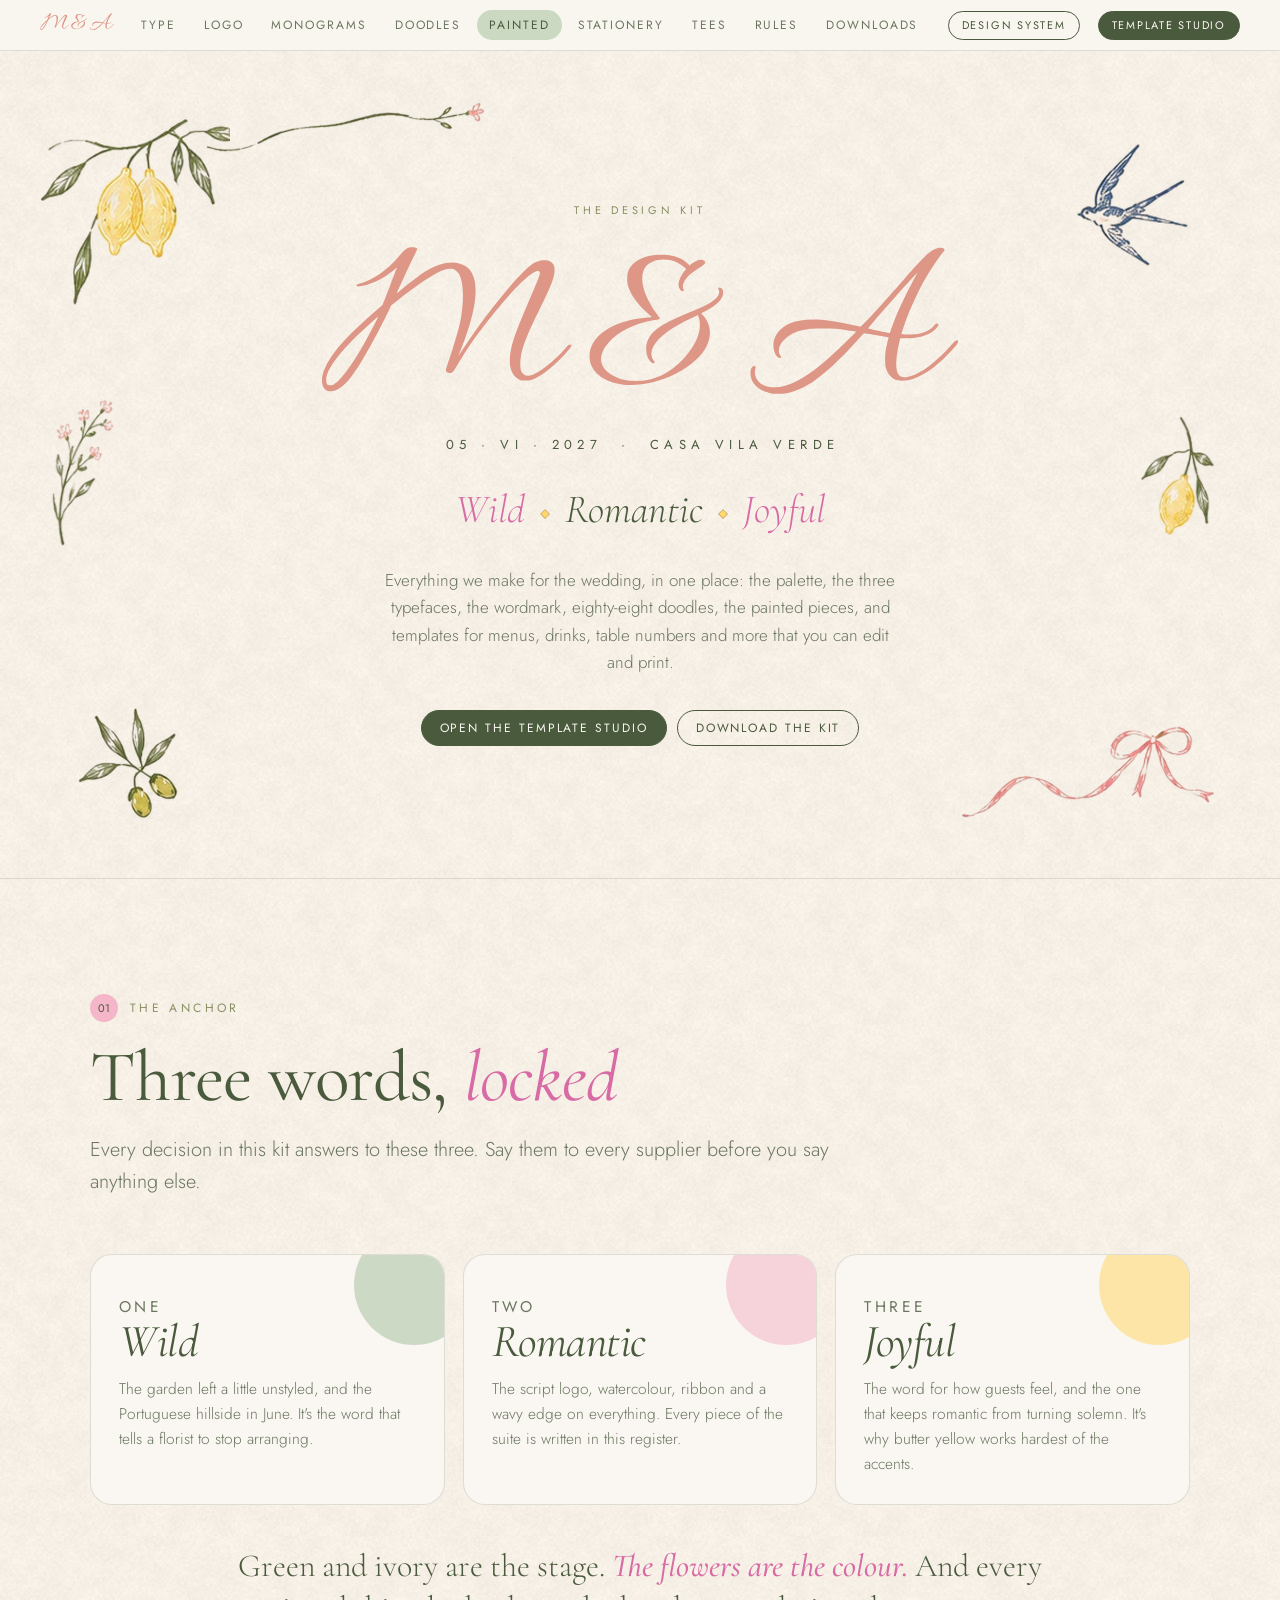
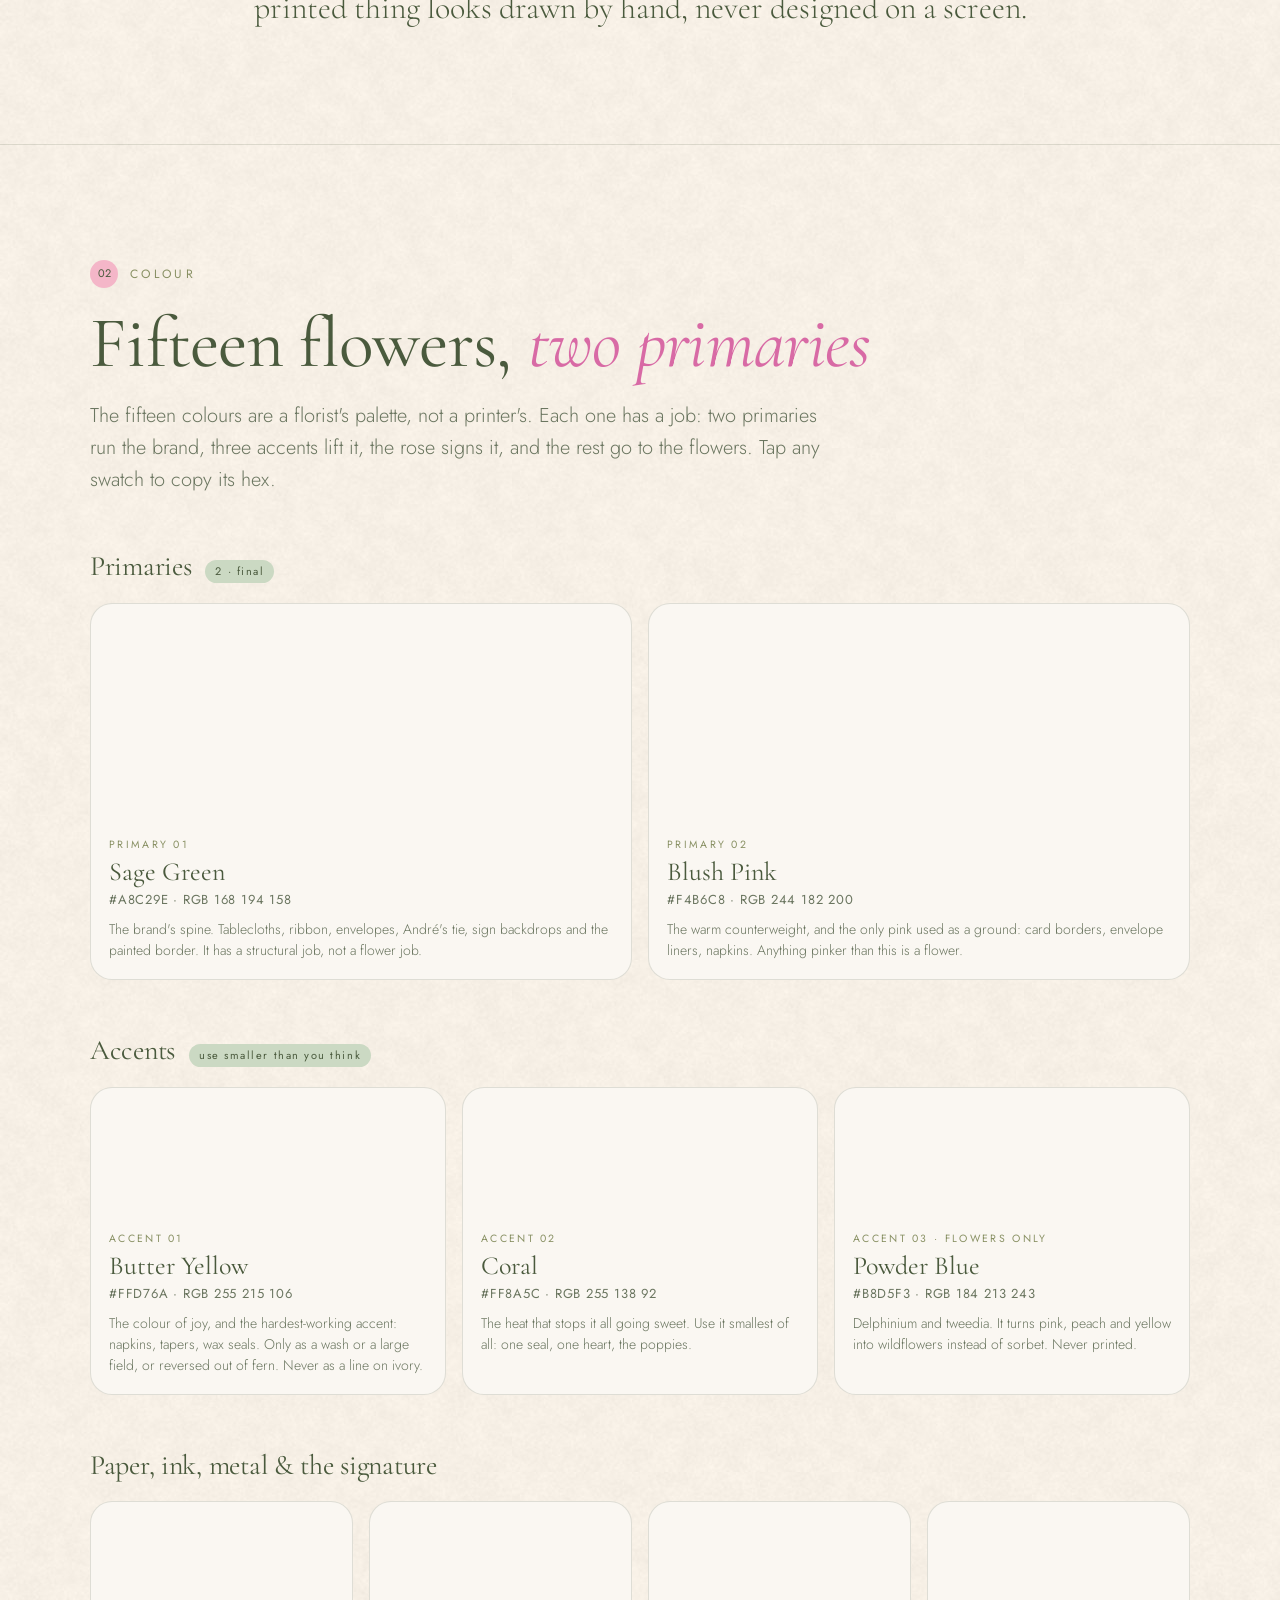
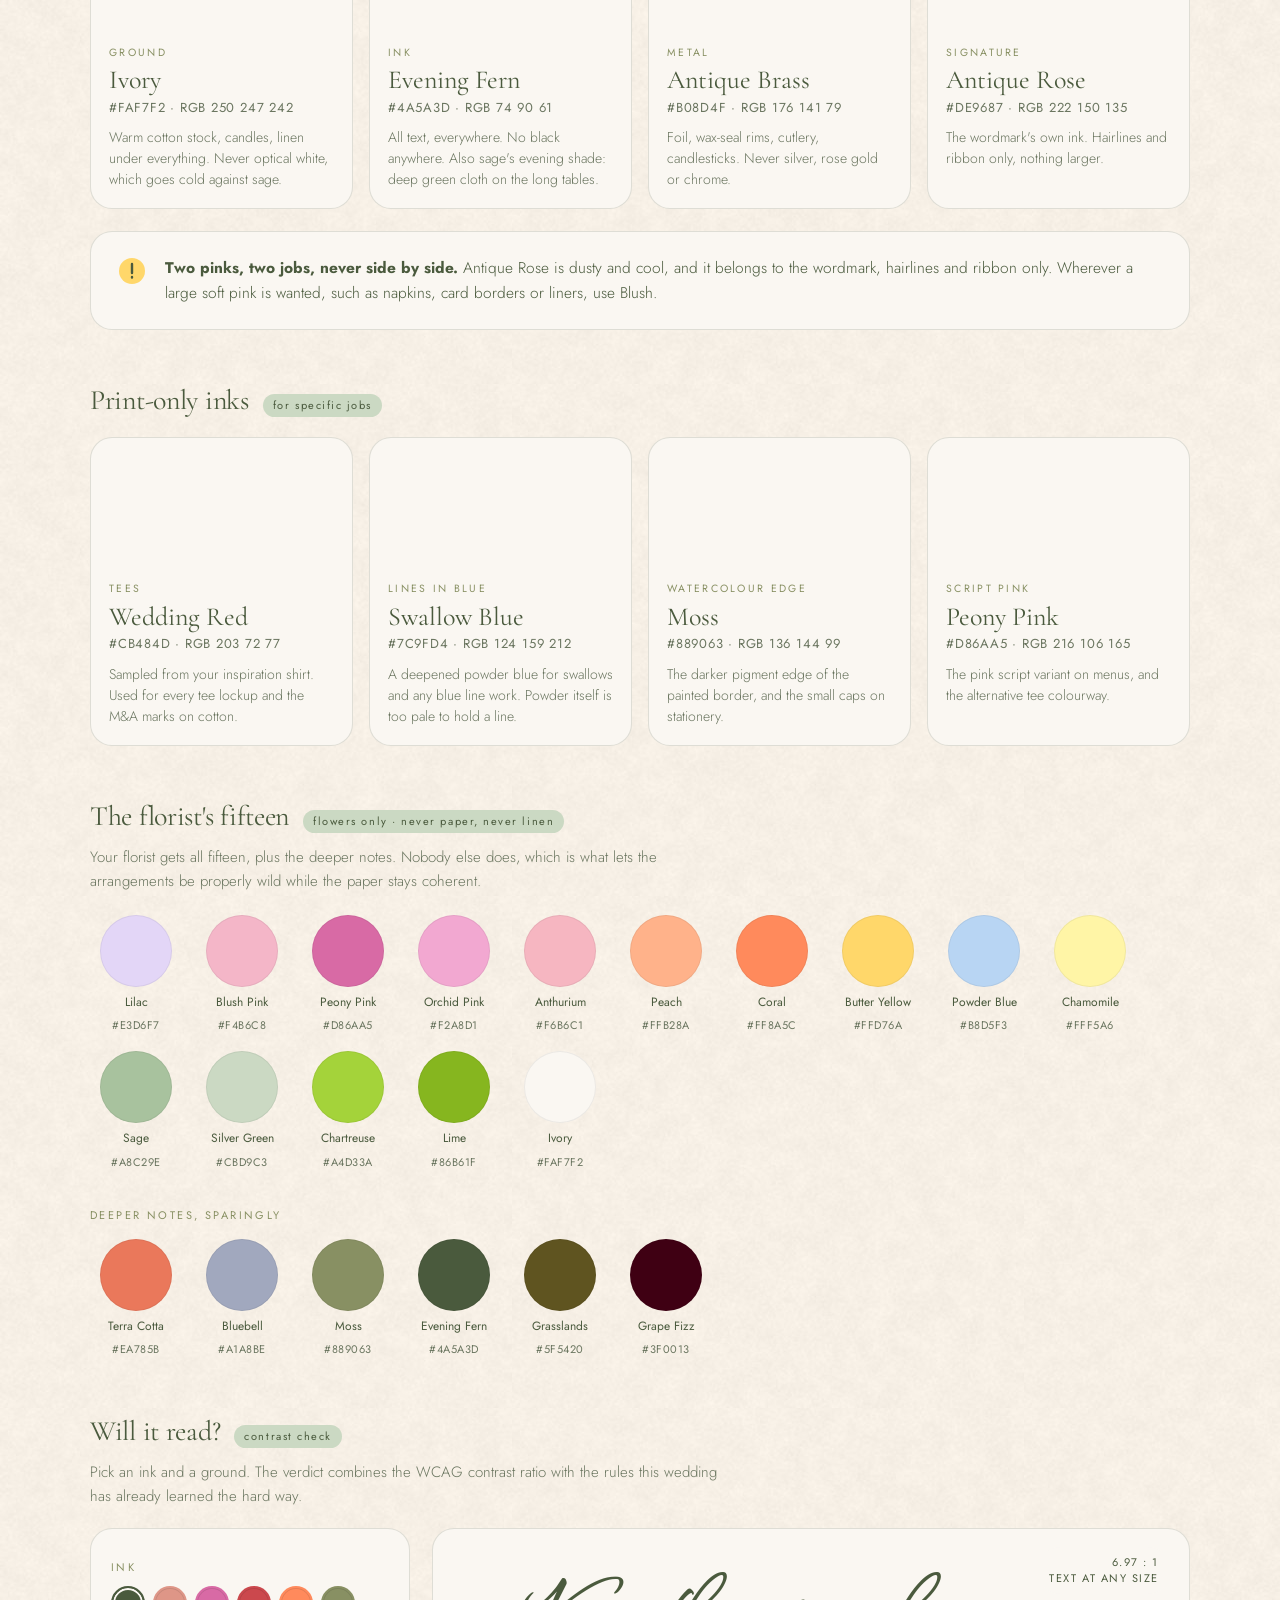
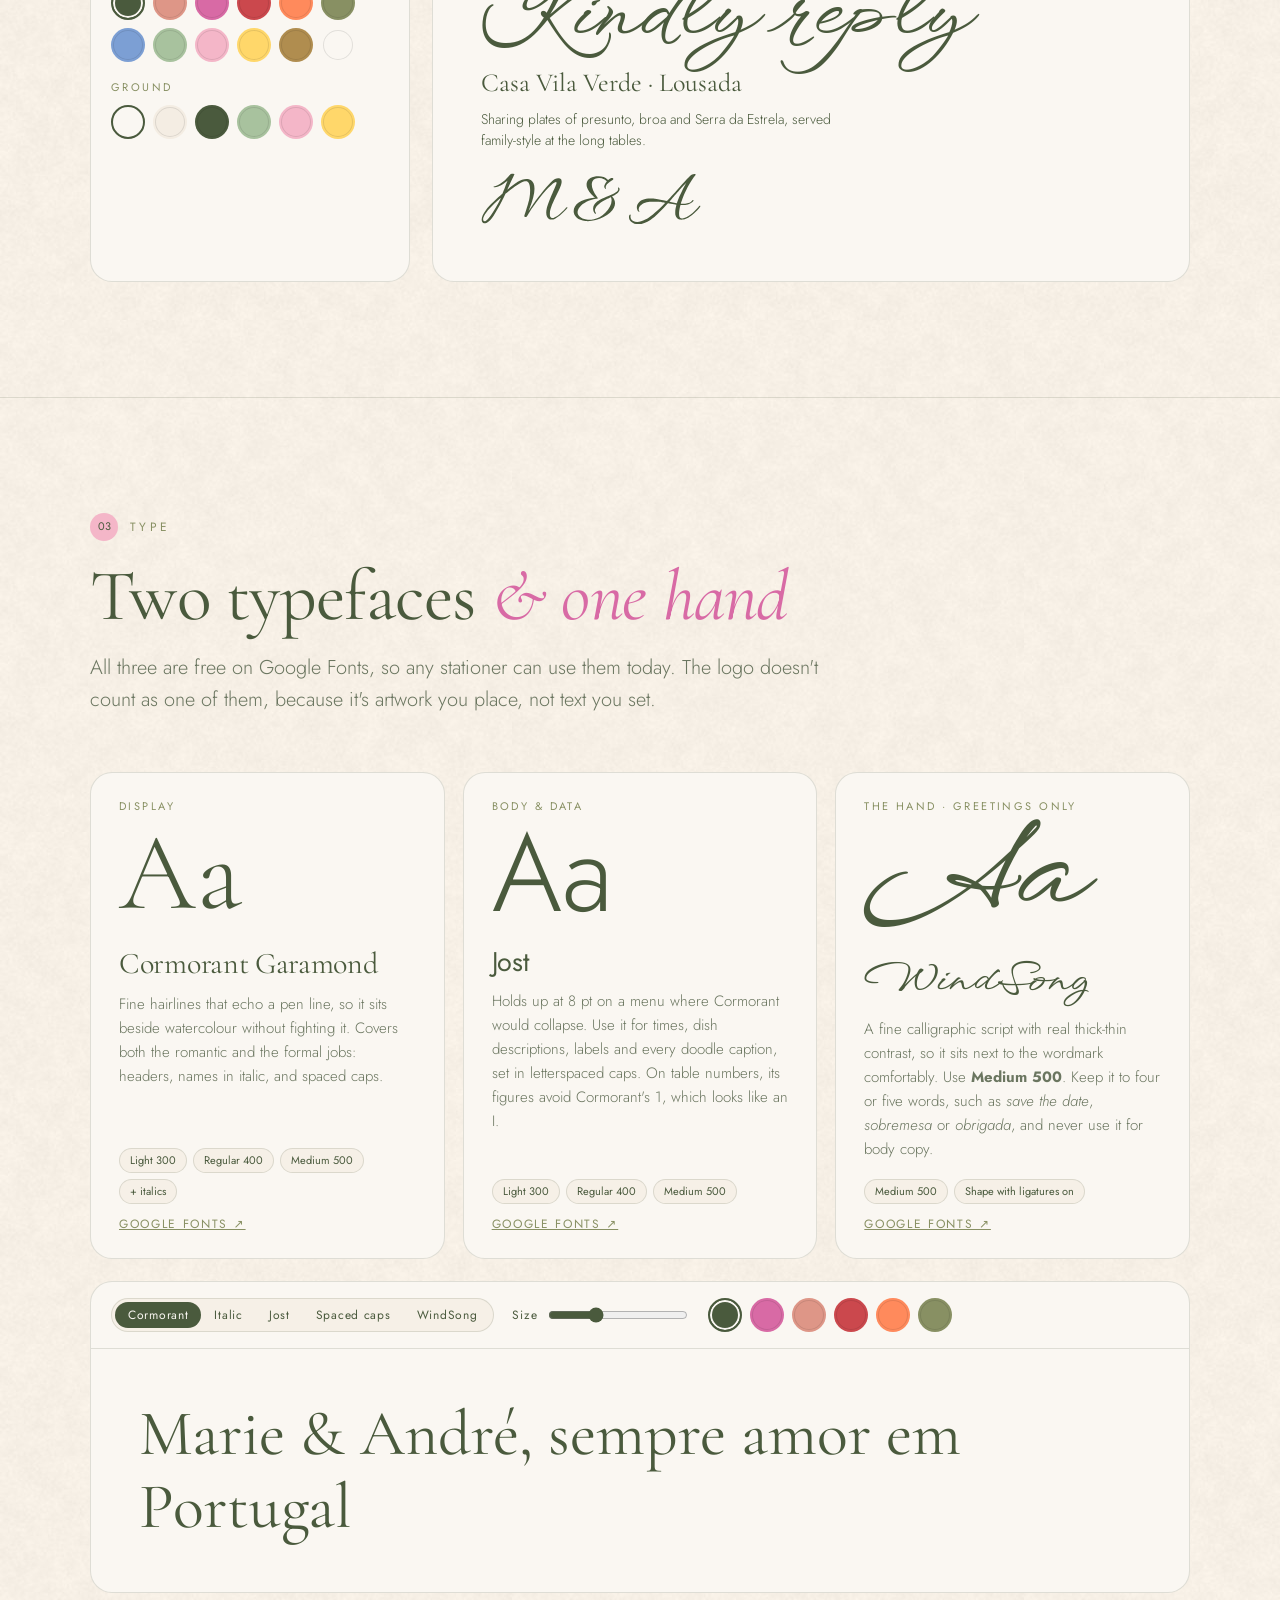
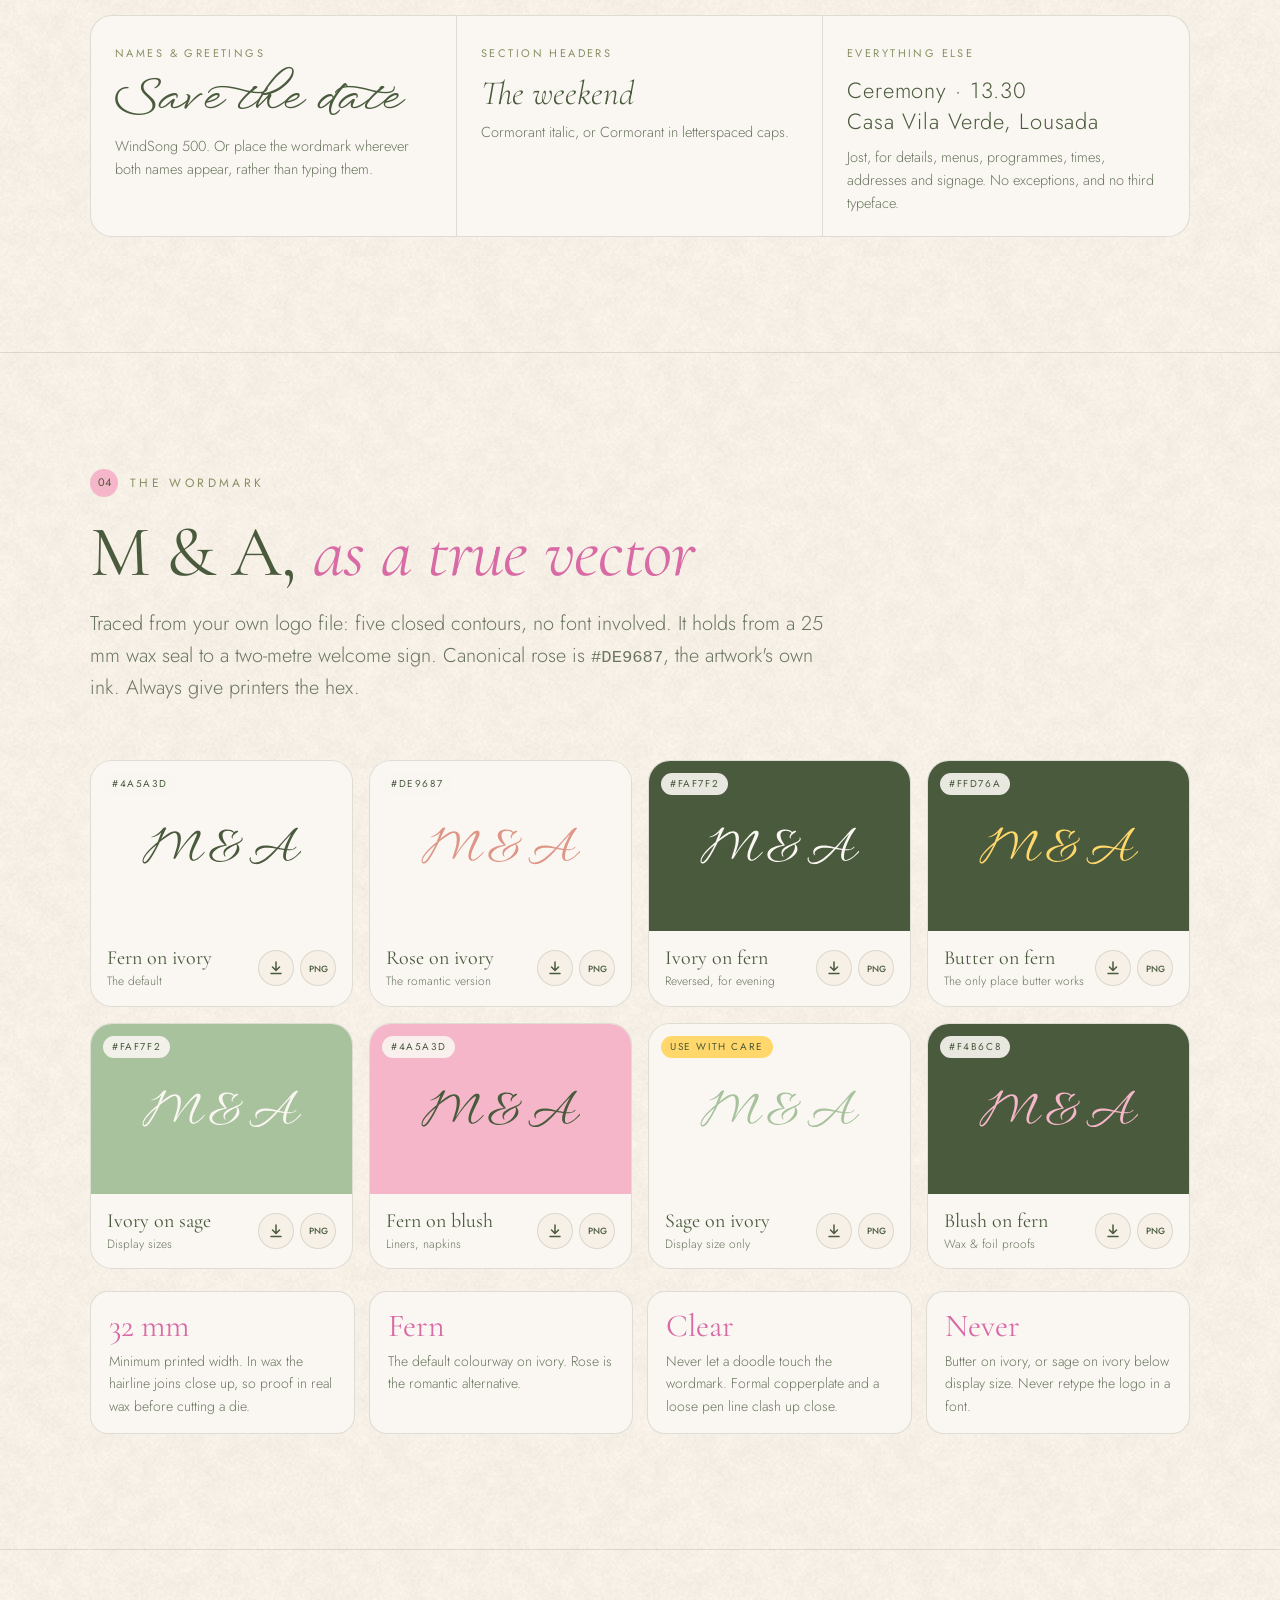
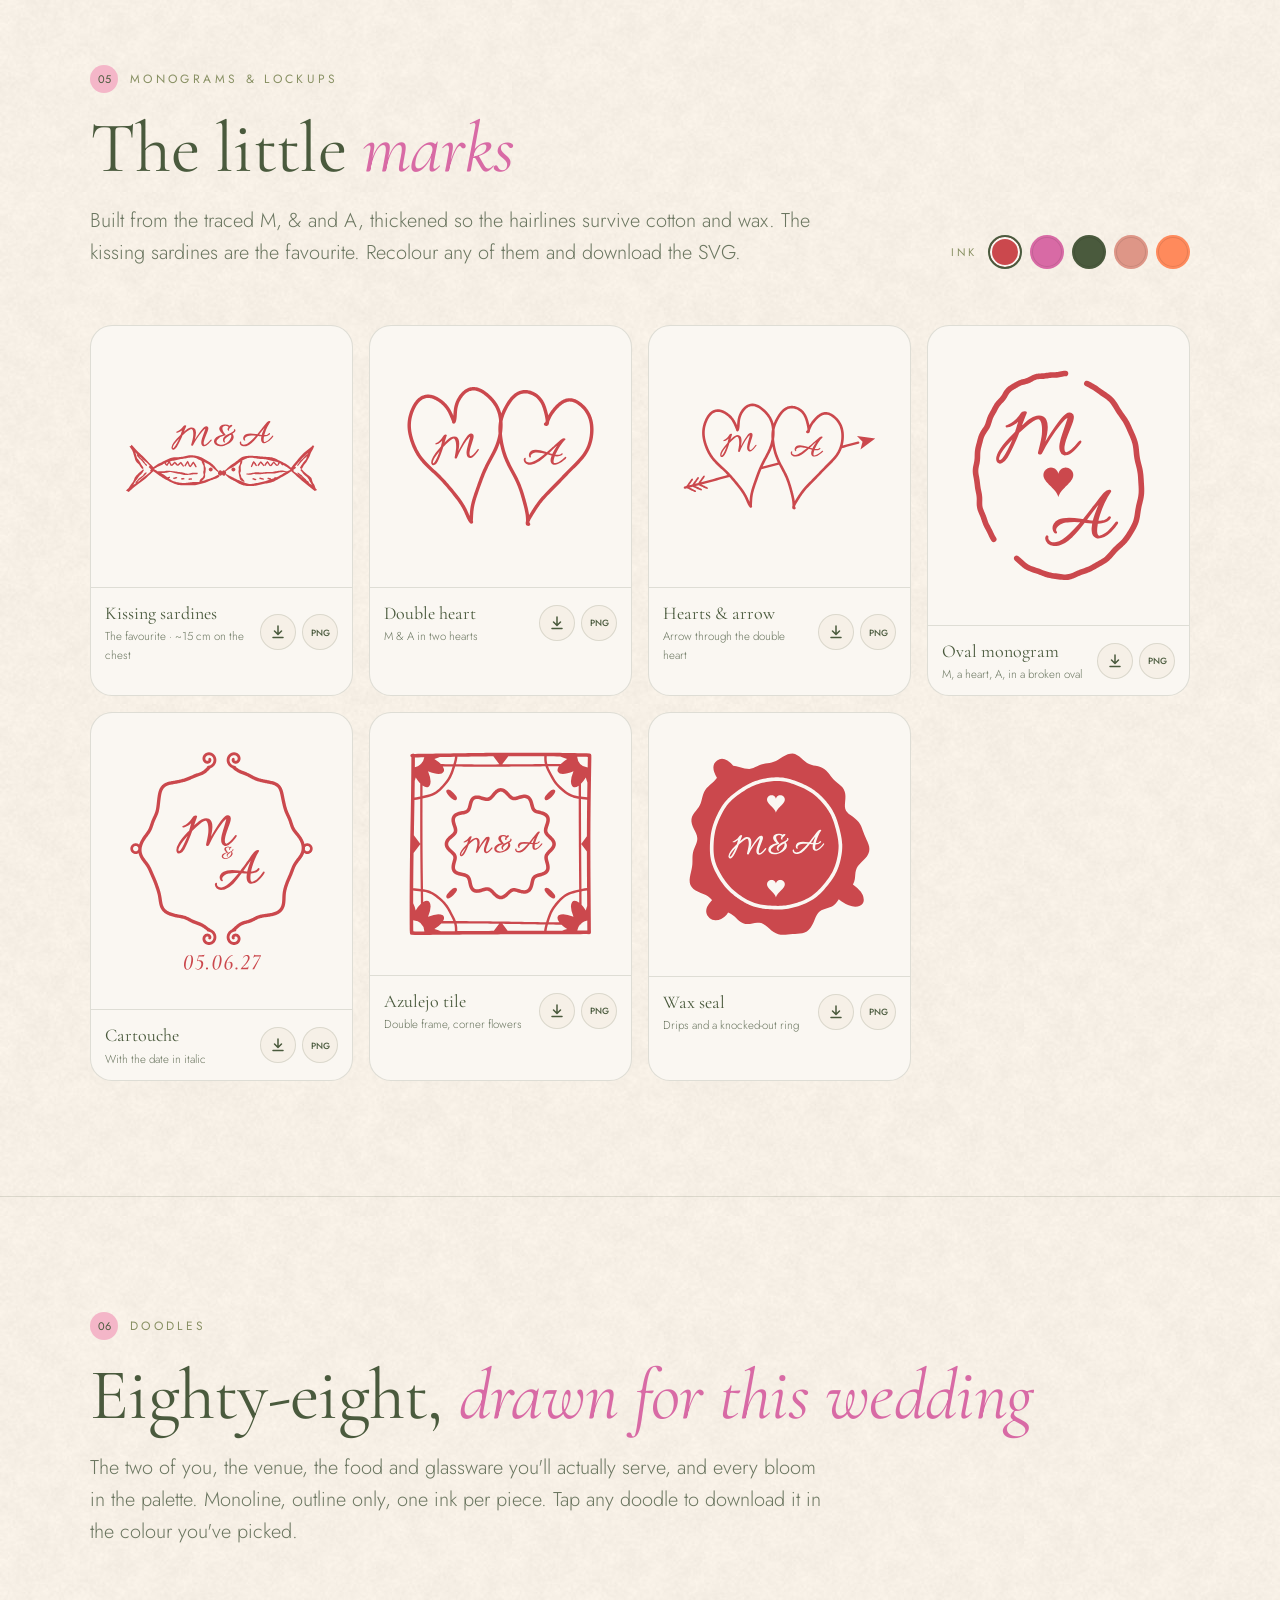
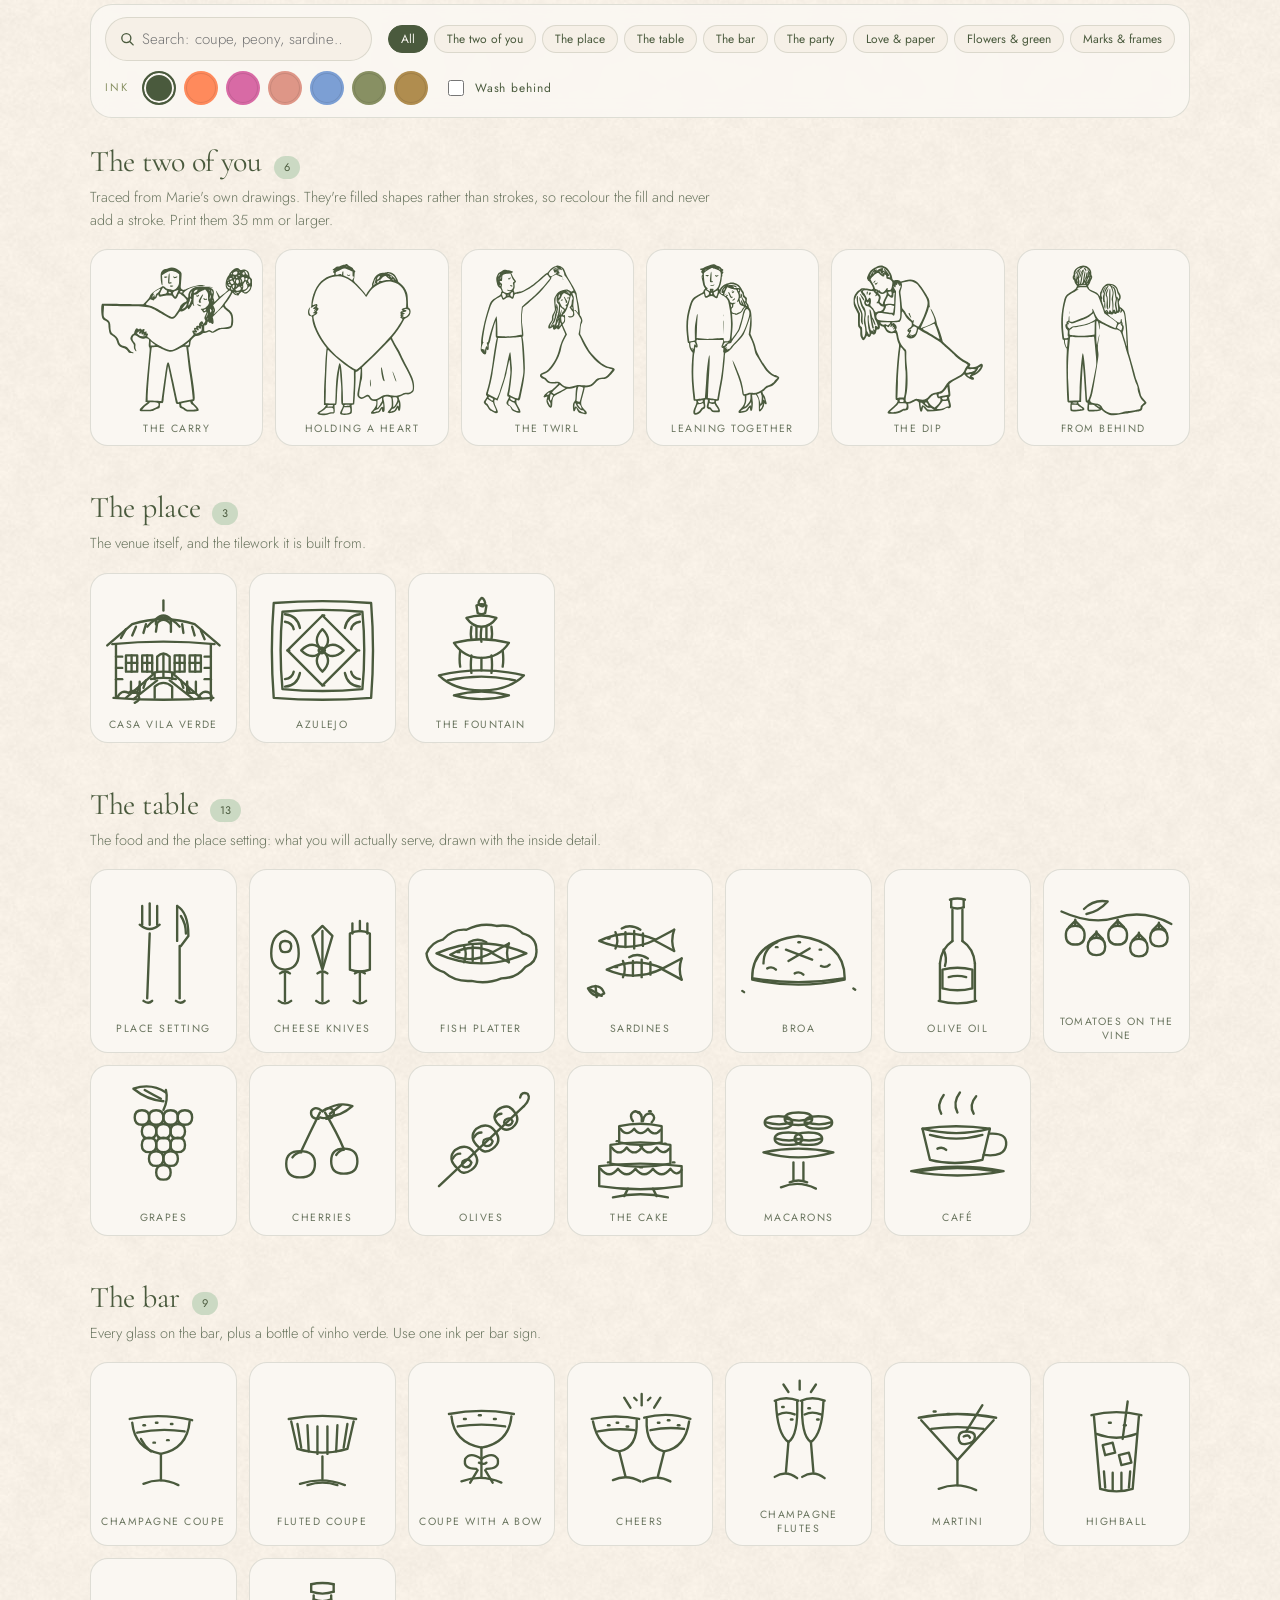
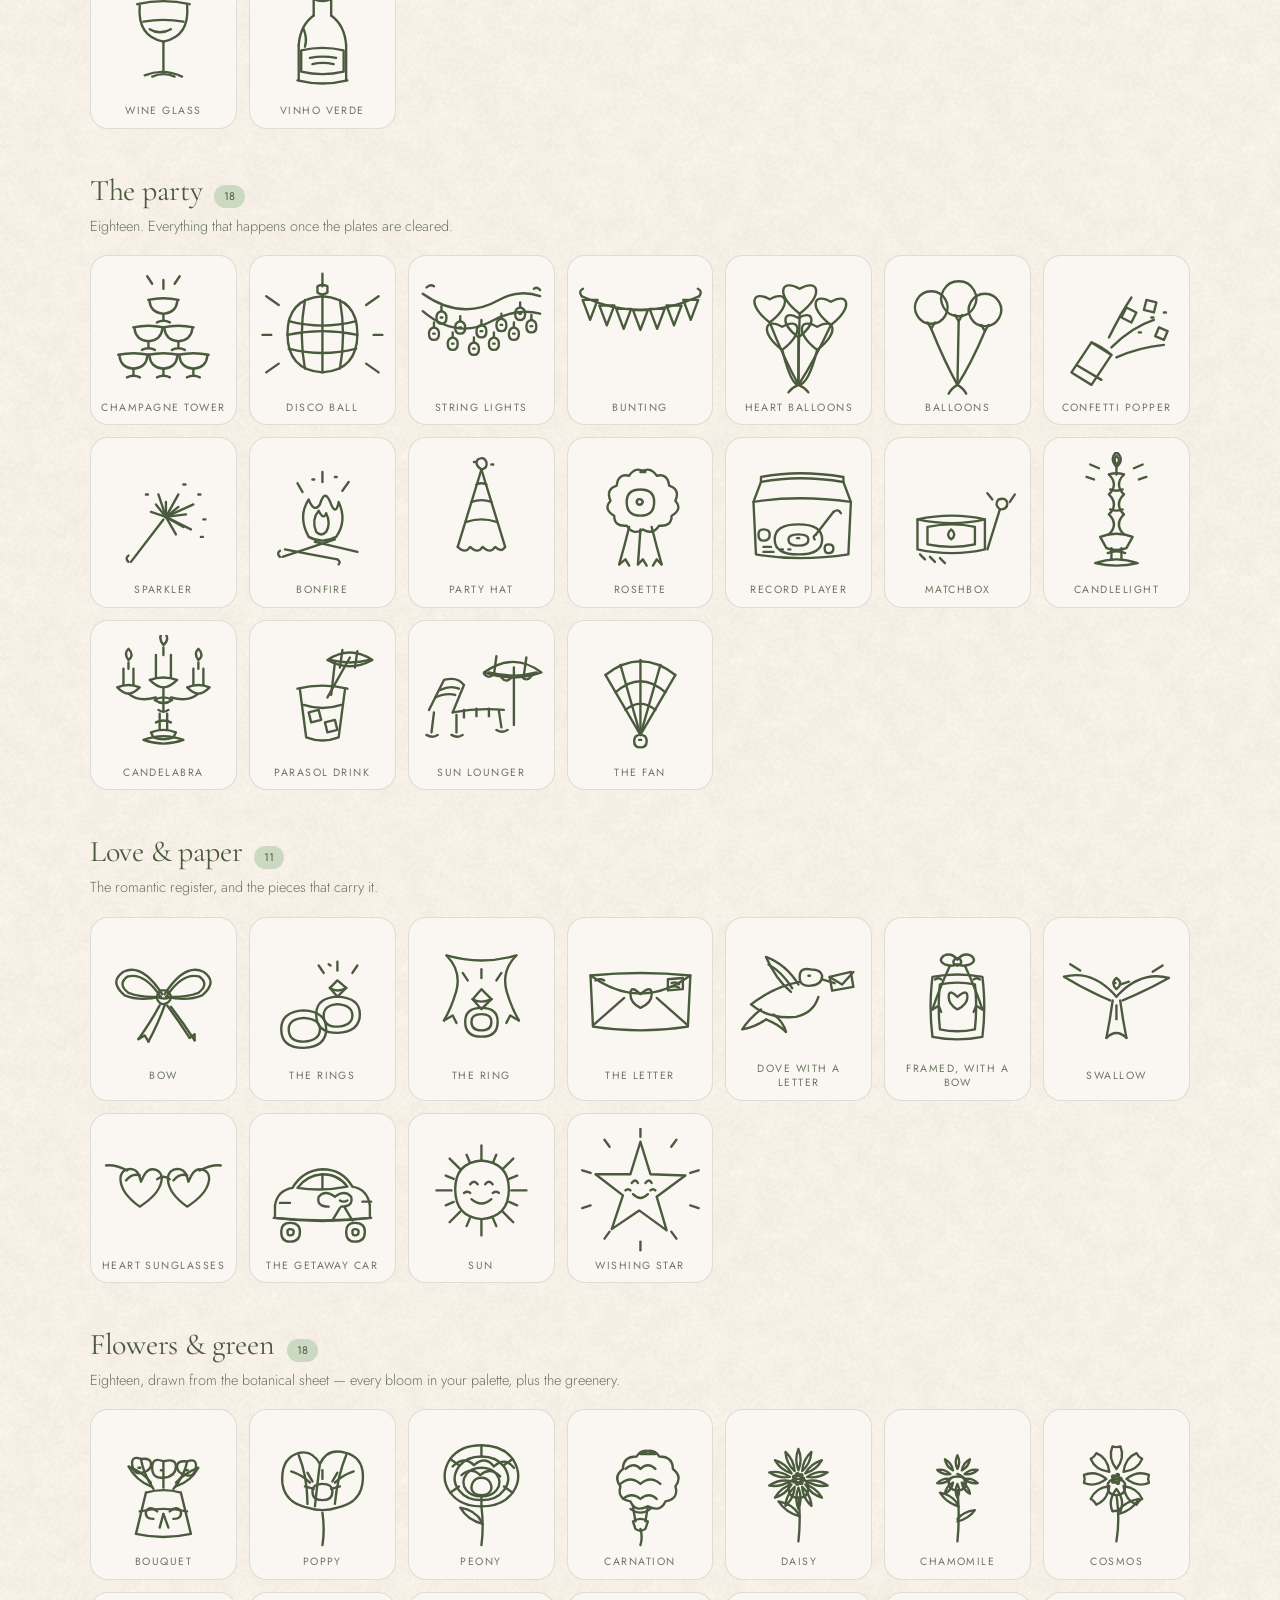
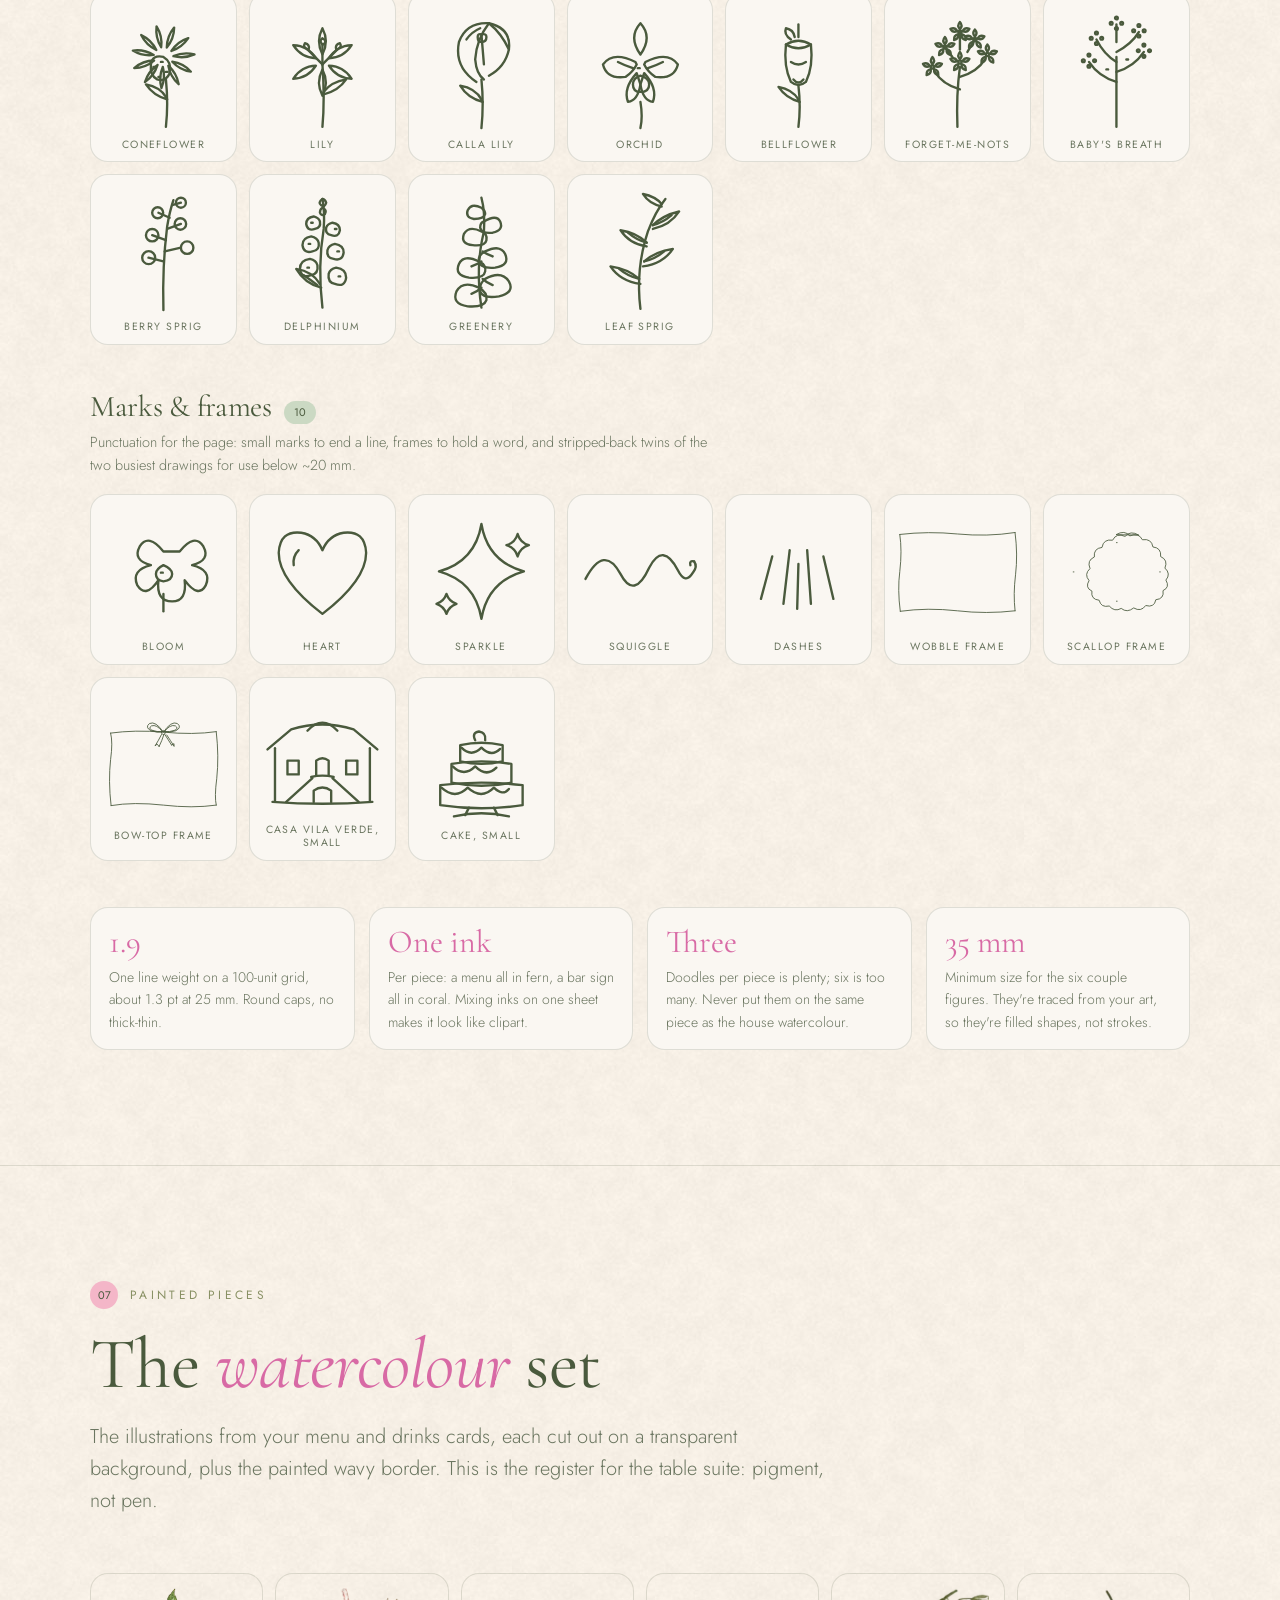
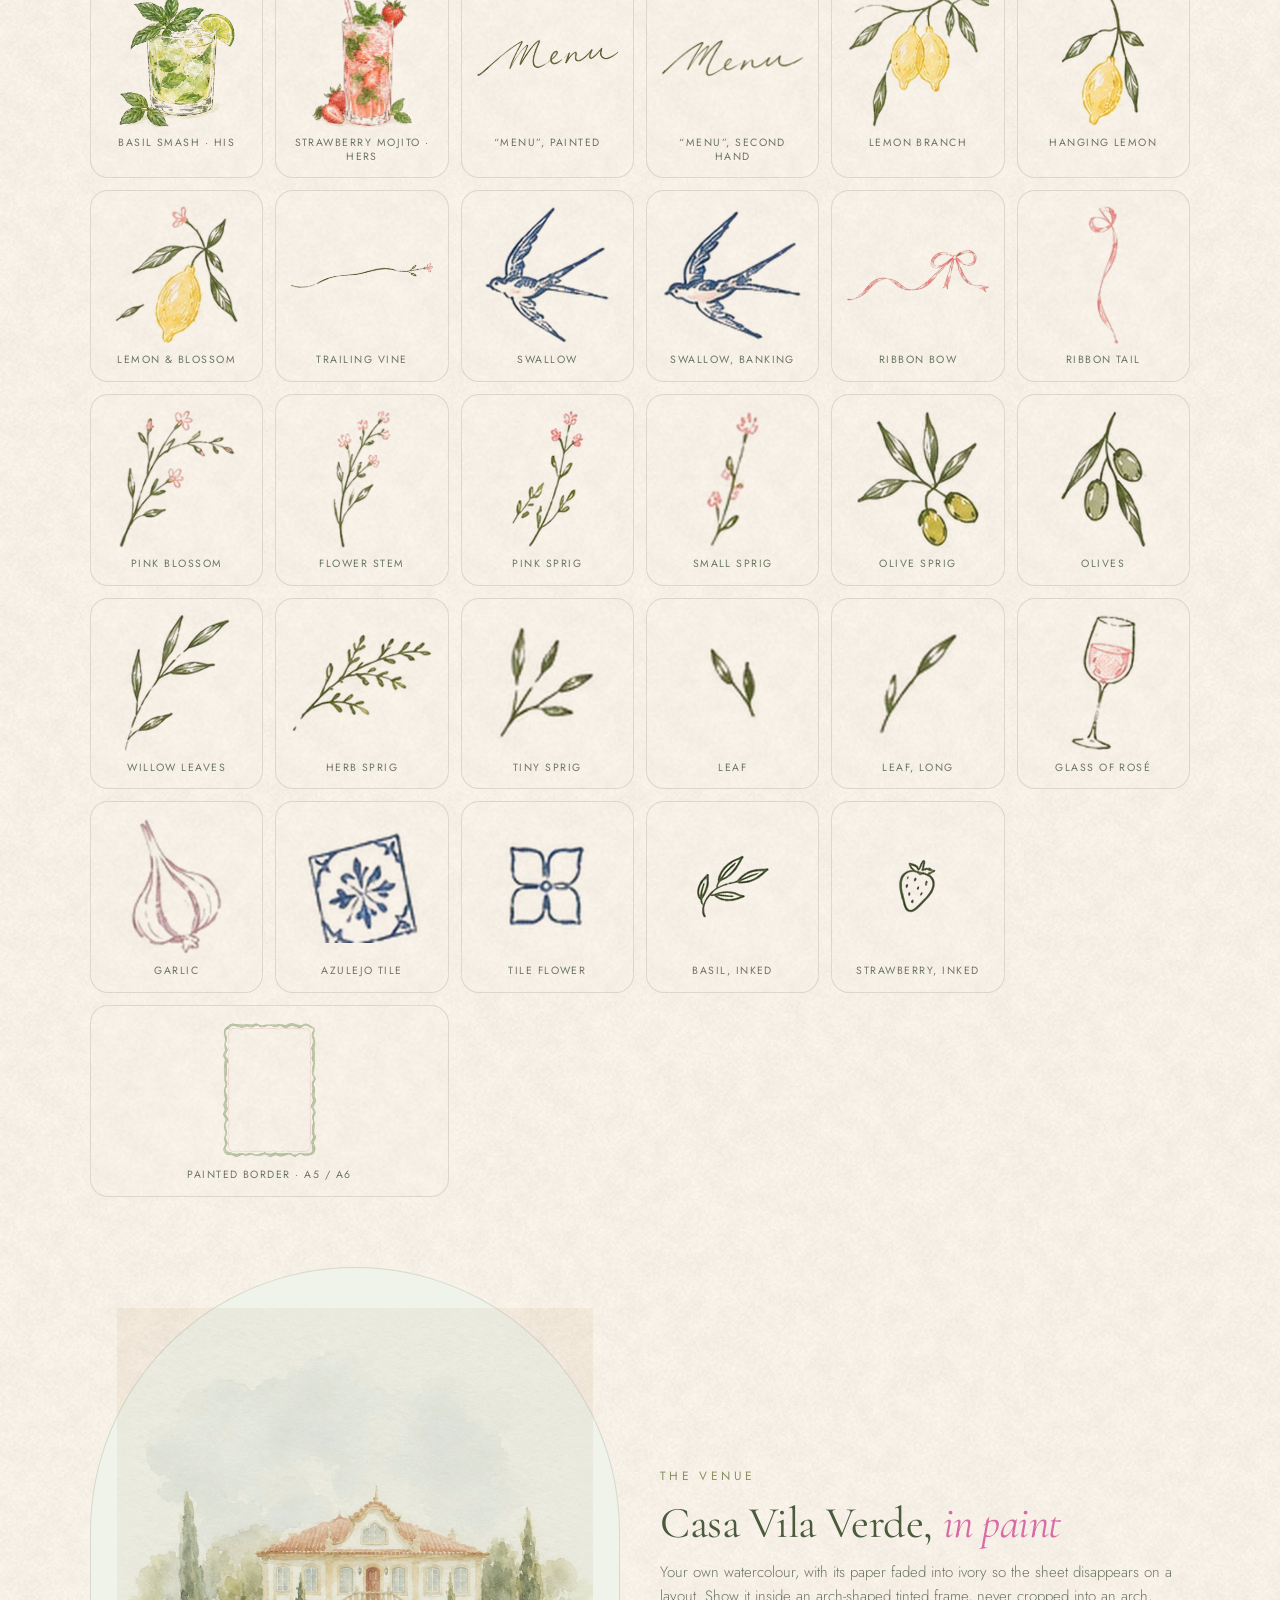
==== kit.html @ b701c298 "Marie's Dream Wedding: design system, brand kit and template studio Static site for Vercel: interact" ====
<!doctype html>
<html lang="en">
<head>
<meta charset="utf-8">
<meta name="viewport" content="width=device-width,initial-scale=1">
<title>Brand Kit · Marie’s Dream Wedding</title>
<meta name="description" content="The design kit for Marie &amp; André's wedding, 5 June 2027, Casa Vila Verde. Colour, type, logos, doodles, painted illustrations and editable stationery templates.">
<meta name="theme-color" content="#FAF7F2">
<link rel="icon" href="assets/favicon.svg" type="image/svg+xml">
<link rel="preconnect" href="https://fonts.googleapis.com">
<link rel="preconnect" href="https://fonts.gstatic.com" crossorigin>
<link rel="stylesheet" href="https://fonts.googleapis.com/css2?family=Cormorant+Garamond:ital,wght@0,300;0,400;0,500;0,600;0,700;1,300;1,400;1,500;1,600&family=Jost:wght@300;400;500&family=WindSong:wght@400;500&display=swap">
<link rel="stylesheet" href="assets/kit.css">
</head>
<body>

<header class="bar">
  <a href="index.html" aria-label="Marie’s Dream Wedding home"><span class="mk" data-logo></span></a>
  <nav id="nav">
    <a href="#anchor">Anchor</a><a href="#colour">Colour</a><a href="#type">Type</a><a href="#logo">Logo</a>
    <a href="#monograms">Monograms</a><a href="#doodles">Doodles</a><a href="#painted">Painted</a>
    <a href="#stationery">Stationery</a><a href="#tees">Tees</a><a href="#rules">Rules</a><a href="#downloads">Downloads</a>
  </nav>
  <a class="pill small ghost" href="index.html">Design system</a> <a class="pill small" href="studio.html">Template studio</a>
</header>

<!-- ===================== HERO ===================== -->
<div class="hero" id="top">
  <img class="sp" src="assets/painted/lemon-branch.png" alt="" style="left:3%;top:8%;width:clamp(110px,15vw,210px)">
  <img class="sp hide-s" src="assets/painted/vine-flower.png" alt="" style="left:16%;top:6%;width:clamp(160px,22vw,320px)">
  <img class="sp" src="assets/painted/swallow.png" alt="" style="right:7%;top:11%;width:clamp(70px,9vw,120px)">
  <img class="sp hide-s" src="assets/painted/pink-flower-stem.png" alt="" style="left:4%;top:42%;width:clamp(44px,5vw,70px)">
  <img class="sp hide-s" src="assets/painted/lemon-drop.png" alt="" style="right:5%;top:44%;width:clamp(56px,6vw,90px)">
  <img class="sp" src="assets/painted/olive-sprig.png" alt="" style="left:6%;bottom:7%;width:clamp(70px,8vw,110px)">
  <img class="sp" src="assets/painted/ribbon-bow.png" alt="" style="right:5%;bottom:7%;width:clamp(150px,20vw,280px)">
  <div class="wrap">
    <p class="caps" style="margin:0 0 28px;letter-spacing:.34em">The design kit</p>
    <div class="wm" data-logo role="img" aria-label="M &amp; A"></div>
    <p class="date">05 · VI · 2027 &nbsp;·&nbsp; Casa Vila Verde</p>
    <p class="anchor"><span>Wild</span><i>◆</i>Romantic<i>◆</i><span>Joyful</span></p>
    <p class="intro">Everything we make for the wedding, in one place: the palette, the three typefaces, the wordmark, eighty-eight doodles, the painted pieces, and templates for menus, drinks, table numbers and more that you can edit and print.</p>
    <div class="cta"><a class="pill" href="studio.html">Open the template studio</a><a class="pill ghost" href="#downloads">Download the kit</a></div>
  </div>
</div>

<!-- ===================== ANCHOR ===================== -->
<section id="anchor"><div class="wrap">
  <div class="head reveal"><div><p class="eyebrow"><b>01</b>The anchor</p><h2>Three words, <em>locked</em></h2>
    <p class="lede">Every decision in this kit answers to these three. Say them to every supplier before you say anything else.</p></div></div>
  <div class="words">
    <div class="word reveal"><i class="blob" style="background:var(--sage)"></i><p class="caps">One</p><h3>Wild</h3><p>The garden left a little unstyled, and the Portuguese hillside in June. It's the word that tells a florist to stop arranging.</p></div>
    <div class="word reveal"><i class="blob" style="background:var(--blush)"></i><p class="caps">Two</p><h3>Romantic</h3><p>The script logo, watercolour, ribbon and a wavy edge on everything. Every piece of the suite is written in this register.</p></div>
    <div class="word reveal"><i class="blob" style="background:var(--butter)"></i><p class="caps">Three</p><h3>Joyful</h3><p>The word for how guests feel, and the one that keeps romantic from turning solemn. It's why butter yellow works hardest of the accents.</p></div>
  </div>
  <p class="thesis reveal">Green and ivory are the stage. <b>The flowers are the colour.</b> And every printed thing looks drawn by hand, never designed on a screen.</p>
</div></section>

<!-- ===================== COLOUR ===================== -->
<section id="colour"><div class="wrap">
  <div class="head reveal"><div><p class="eyebrow"><b>02</b>Colour</p><h2>Fifteen flowers, <em>two primaries</em></h2>
    <p class="lede">The fifteen colours are a florist's palette, not a printer's. Each one has a job: two primaries run the brand, three accents lift it, the rose signs it, and the rest go to the flowers. Tap any swatch to copy its hex.</p></div></div>

  <div class="sub"><h3>Primaries</h3><span class="count">2 · final</span></div>
  <div class="sw-grid big" data-swatches="primary"></div>
  <div class="sub"><h3>Accents</h3><span class="count">use smaller than you think</span></div>
  <div class="sw-grid c3" data-swatches="accent"></div>
  <div class="sub"><h3>Paper, ink, metal &amp; the signature</h3></div>
  <div class="sw-grid c4" data-swatches="neutral"></div>
  <div class="callout reveal"><svg viewBox="0 0 30 30"><circle cx="15" cy="15" r="13" fill="var(--butter)"/><path d="M15 8v9M15 21v.5" stroke="var(--fern)" stroke-width="2.4" stroke-linecap="round"/></svg>
    <p><b>Two pinks, two jobs, never side by side.</b> Antique Rose is dusty and cool, and it belongs to the wordmark, hairlines and ribbon only. Wherever a large soft pink is wanted, such as napkins, card borders or liners, use Blush.</p></div>
  <div class="sub"><h3>Print-only inks</h3><span class="count">for specific jobs</span></div>
  <div class="sw-grid c4" data-swatches="print"></div>
  <div class="sub"><h3>The florist's fifteen</h3><span class="count">flowers only · never paper, never linen</span></div>
  <p class="note" style="margin:-8px 0 22px">Your florist gets all fifteen, plus the deeper notes. Nobody else does, which is what lets the arrangements be properly wild while the paper stays coherent.</p>
  <div class="dots" data-dots="florist"></div>
  <p class="caps" style="margin:34px 0 16px">Deeper notes, sparingly</p>
  <div class="dots" data-dots="deep"></div>

  <div class="sub"><h3>Will it read?</h3><span class="count">contrast check</span></div>
  <p class="note" style="margin:-8px 0 0">Pick an ink and a ground. The verdict combines the WCAG contrast ratio with the rules this wedding has already learned the hard way.</p>
  <div class="ct">
    <div class="pick"><p class="caps">Ink</p><div class="row" id="ctInk"></div><p class="caps">Ground</p><div class="row" id="ctGround"></div></div>
    <div class="out" id="ctOut"><span class="verdict" id="ctVerdict"></span><div class="s1">Kindly reply</div><div class="s2">Casa Vila Verde · Lousada</div><div class="s3">Sharing plates of presunto, broa and Serra da Estrela, served family-style at the long tables.</div><div class="wmk" data-logo></div></div>
  </div>
</div></section>

<!-- ===================== TYPE ===================== -->
<section id="type"><div class="wrap">
  <div class="head reveal"><div><p class="eyebrow"><b>03</b>Type</p><h2>Two typefaces <em>&amp; one hand</em></h2>
    <p class="lede">All three are free on Google Fonts, so any stationer can use them today. The logo doesn't count as one of them, because it's artwork you place, not text you set.</p></div></div>
  <div class="faces">
    <div class="face reveal"><span class="role">Display</span><div class="aa" style="font-family:var(--serif);font-weight:300">Aa</div><h3 style="font-family:var(--serif)">Cormorant Garamond</h3>
      <p>Fine hairlines that echo a pen line, so it sits beside watercolour without fighting it. Covers both the romantic and the formal jobs: headers, names in italic, and spaced caps.</p>
      <div class="wts"><span>Light 300</span><span>Regular 400</span><span>Medium 500</span><span>+ italics</span></div>
      <a class="gf" href="https://fonts.google.com/specimen/Cormorant+Garamond" target="_blank" rel="noopener">Google Fonts ↗</a></div>
    <div class="face reveal"><span class="role">Body &amp; data</span><div class="aa" style="font-family:var(--sans);font-weight:300">Aa</div><h3 style="font-family:var(--sans);font-weight:400;font-size:27px">Jost</h3>
      <p>Holds up at 8 pt on a menu where Cormorant would collapse. Use it for times, dish descriptions, labels and every doodle caption, set in letterspaced caps. On table numbers, its figures avoid Cormorant's 1, which looks like an I.</p>
      <div class="wts"><span>Light 300</span><span>Regular 400</span><span>Medium 500</span></div>
      <a class="gf" href="https://fonts.google.com/specimen/Jost" target="_blank" rel="noopener">Google Fonts ↗</a></div>
    <div class="face reveal"><span class="role">The hand · greetings only</span><div class="aa hand" style="font-size:120px">Aa</div><h3 class="hand" style="font-size:44px">WindSong</h3>
      <p>A fine calligraphic script with real thick-thin contrast, so it sits next to the wordmark comfortably. Use <b>Medium 500</b>. Keep it to four or five words, such as <i>save the date</i>, <i>sobremesa</i> or <i>obrigada</i>, and never use it for body copy.</p>
      <div class="wts"><span>Medium 500</span><span>Shape with ligatures on</span></div>
      <a class="gf" href="https://fonts.google.com/specimen/WindSong" target="_blank" rel="noopener">Google Fonts ↗</a></div>
  </div>

  <div class="tester reveal">
    <div class="tools">
      <div class="seg" id="tFace"><button data-v="serif" class="on">Cormorant</button><button data-v="serif-i">Italic</button><button data-v="sans">Jost</button><button data-v="caps">Spaced caps</button><button data-v="script">WindSong</button></div>
      <label class="tog">Size <input type="range" id="tSize" min="18" max="160" value="64"></label>
      <div class="inkbar" id="tInk"></div>
    </div>
    <div class="stage" id="tStage" contenteditable="true" spellcheck="false">Marie &amp; André, sempre amor em Portugal</div>
  </div>
  <div class="hier reveal">
    <div><span class="caps">Names &amp; greetings</span><div class="ex hand" style="font-size:46px">Save the date</div><p>WindSong 500. Or place the wordmark wherever both names appear, rather than typing them.</p></div>
    <div><span class="caps">Section headers</span><div class="ex" style="font-family:var(--serif);font-style:italic">The weekend</div><p>Cormorant italic, or Cormorant in letterspaced caps.</p></div>
    <div><span class="caps">Everything else</span><div class="ex" style="font:300 22px/1.4 var(--sans);letter-spacing:.04em">Ceremony · 13.30<br>Casa Vila Verde, Lousada</div><p>Jost, for details, menus, programmes, times, addresses and signage. No exceptions, and no third typeface.</p></div>
  </div>
</div></section>

<!-- ===================== LOGO ===================== -->
<section id="logo"><div class="wrap">
  <div class="head reveal"><div><p class="eyebrow"><b>04</b>The wordmark</p><h2>M &amp; A, <em>as a true vector</em></h2>
    <p class="lede">Traced from your own logo file: five closed contours, no font involved. It holds from a 25 mm wax seal to a two-metre welcome sign. Canonical rose is <span class="mono">#DE9687</span>, the artwork's own ink. Always give printers the hex.</p></div></div>
  <div class="logos" id="logos"></div>
  <div class="rules">
    <div class="rule reveal"><div class="k">32 mm</div><p>Minimum printed width. In wax the hairline joins close up, so proof in real wax before cutting a die.</p></div>
    <div class="rule reveal"><div class="k">Fern</div><p>The default colourway on ivory. Rose is the romantic alternative.</p></div>
    <div class="rule reveal"><div class="k">Clear</div><p>Never let a doodle touch the wordmark. Formal copperplate and a loose pen line clash up close.</p></div>
    <div class="rule reveal"><div class="k">Never</div><p>Butter on ivory, or sage on ivory below display size. Never retype the logo in a font.</p></div>
  </div>
</div></section>

<!-- ===================== MONOGRAMS ===================== -->
<section id="monograms"><div class="wrap">
  <div class="head reveal"><div><p class="eyebrow"><b>05</b>Monograms &amp; lockups</p><h2>The little <em>marks</em></h2>
    <p class="lede">Built from the traced M, &amp; and A, thickened so the hairlines survive cotton and wax. The kissing sardines are the favourite. Recolour any of them and download the SVG.</p></div>
    <div class="inkbar" id="monoInk"><span class="lbl">Ink</span></div></div>
  <div class="monos" id="monos"></div>
</div></section>

<!-- ===================== DOODLES ===================== -->
<section id="doodles"><div class="wrap">
  <div class="head reveal"><div><p class="eyebrow"><b>06</b>Doodles</p><h2>Eighty-eight, <em>drawn for this wedding</em></h2>
    <p class="lede">The two of you, the venue, the food and glassware you'll actually serve, and every bloom in the palette. Monoline, outline only, one ink per piece. Tap any doodle to download it in the colour you've picked.</p></div></div>
  <div class="dtools">
    <label class="search"><svg width="16" height="16" viewBox="0 0 16 16" fill="none" stroke="currentColor" stroke-width="1.5"><circle cx="7" cy="7" r="5"/><path d="M11 11l3.5 3.5" stroke-linecap="round"/></svg><input id="dq" type="search" placeholder="Search: coupe, peony, sardine…" aria-label="Search doodles"></label>
    <div class="chips" id="dGroups"></div>
    <div class="inkbar" id="dInk"><span class="lbl">Ink</span></div>
    <label class="tog"><input type="checkbox" id="dWash"> Wash behind</label>
  </div>
  <div id="dList"></div>
  <div class="rules" style="margin-top:10px">
    <div class="rule"><div class="k">1.9</div><p>One line weight on a 100-unit grid, about 1.3 pt at 25 mm. Round caps, no thick-thin.</p></div>
    <div class="rule"><div class="k">One ink</div><p>Per piece: a menu all in fern, a bar sign all in coral. Mixing inks on one sheet makes it look like clipart.</p></div>
    <div class="rule"><div class="k">Three</div><p>Doodles per piece is plenty; six is too many. Never put them on the same piece as the house watercolour.</p></div>
    <div class="rule"><div class="k">35 mm</div><p>Minimum size for the six couple figures. They're traced from your art, so they're filled shapes, not strokes.</p></div>
  </div>
</div></section>

<!-- ===================== PAINTED ===================== -->
<section id="painted"><div class="wrap">
  <div class="head reveal"><div><p class="eyebrow"><b>07</b>Painted pieces</p><h2>The <em>watercolour</em> set</h2>
    <p class="lede">The illustrations from your menu and drinks cards, each cut out on a transparent background, plus the painted wavy border. This is the register for the table suite: pigment, not pen.</p></div></div>
  <div class="paint" id="paint"></div>
  <div class="venue" style="margin-top:70px">
    <div class="arch reveal"><img src="assets/venue-faded.jpg" alt="Watercolour of Casa Vila Verde at the head of its cypress avenue"></div>
    <div class="reveal"><p class="eyebrow">The venue</p><h3 style="font-size:44px">Casa Vila Verde, <em>in paint</em></h3>
      <p class="note" style="margin-top:14px">Your own watercolour, with its paper faded into ivory so the sheet disappears on a layout. Show it inside an arch-shaped tinted frame, never cropped into an arch, because cropping cuts the flower borders.</p>
      <p class="note">Never on the same piece as a pen doodle. Loose pen and painted illustration clash.</p>
      <div class="cta" style="display:flex;gap:8px;margin-top:20px;flex-wrap:wrap"><a class="pill small" href="assets/venue-faded.jpg" download>Faded, for layouts</a><a class="pill small ghost" href="assets/venue-watercolour.jpg" download>The master</a></div></div>
  </div>
</div></section>

<!-- ===================== STATIONERY ===================== -->
<section id="stationery"><div class="wrap">
  <div class="head reveal"><div><p class="eyebrow"><b>08</b>Stationery</p><h2>The table, <em>on paper</em></h2>
    <p class="lede">Rectangular A6 and A5 card you can feed through a printer, with no die-cuts and no trimming. Watercolour, not pen. Use digits rather than words, so they read the same in Portuguese and English.</p></div></div>
  <div class="gal">
    <figure class="reveal"><img src="assets/finals/menu-still-life.jpg" alt="Menu, still life layout" loading="lazy"><figcaption>Menu · still life</figcaption></figure>
    <figure class="reveal"><img src="assets/finals/menu-garden.jpg" alt="Menu, garden layout" loading="lazy"><figcaption>Menu · garden</figcaption></figure>
    <figure class="reveal"><img src="assets/finals/drinks-scattered.jpg" alt="Signature drinks card" loading="lazy"><figcaption>Drinks · scattered</figcaption></figure>
    <figure class="reveal"><img src="assets/finals/drinks-border.jpg" alt="Signature drinks card with painted border" loading="lazy"><figcaption>Drinks · painted border</figcaption></figure>
  </div>
  <div class="sub"><h3>Table numbers</h3><span class="count">oil paintings · places that matter</span></div>
  <div class="tables" id="tables"></div>
  <div class="studio-cta reveal">
    <img src="assets/painted/strawberry-mojito.png" alt="" style="position:absolute;right:-20px;bottom:-40px;width:180px;opacity:.16;pointer-events:none">
    <div><p class="caps" style="color:var(--blush)">Template studio</p><h3>Edit it, <em style="color:var(--blush)">print it</em></h3>
      <p>Every template uses the real brand: painted pieces, the border, the doodles and the three typefaces. Change the words, choose a layout, then save it as a print-ready PDF or a PNG. Your edits stay in your browser.</p>
      <a class="pill" href="studio.html">Open the studio</a></div>
    <ul><li><b>Menu</b>A5 · 4 layouts</li><li><b>Signature drinks</b>A5 · his &amp; hers</li><li><b>Table number</b>A6 · 20 paintings</li><li><b>Place cards</b>A4 sheet of 10</li><li><b>Order of the day</b>A5 · doodled</li><li><b>Welcome sign</b>A-series · any size</li></ul>
  </div>
  <div class="dl c3" style="margin-top:22px">
    <a href="pages/table-suite.html"><b>The table suite</b><span>The painted-border table numbers and menus, with the reasoning behind them.</span><em>Open ↗</em></a>
    <a href="pages/confirmation-card.html"><b>Confirmation card</b><span>The editable 5×7 “you're confirmed” card on your venue watercolour.</span><em>Open ↗</em></a>
    <a href="pages/brand-book.html"><b>The brand book</b><span>The long-form reasoning: why two primaries, why WindSong, the doodle rules.</span><em>Open ↗</em></a>
  </div>
</div></section>

<!-- ===================== TEES ===================== -->
<section id="tees"><div class="wrap">
  <div class="head reveal"><div><p class="eyebrow"><b>09</b>Tees</p><h2>Wedding <em style="color:var(--red)">red</em>, on cotton</h2>
    <p class="lede">Every tee is printed in Wedding Red <span class="mono">#CB484D</span>, sampled from your inspiration shirt. That makes it the one exception to “peony is the red”. All type is converted to outlines, so no font travels to the printer.</p></div></div>
  <img class="wide-img reveal" src="assets/finals/party-tees-preview.jpg" alt="Wedding party tees, front and back" loading="lazy">
  <div class="monos" id="tees-grid"></div>
  <img class="wide-img reveal" src="assets/finals/mr-mrs-preview.jpg" alt="The Mr and The Mrs tees" loading="lazy" style="max-width:820px;margin:22px auto 0">
</div></section>

<!-- ===================== RULES ===================== -->
<section id="rules"><div class="wrap">
  <div class="head reveal"><div><p class="eyebrow"><b>10</b>The rules</p><h2>Hand this <em>to every vendor</em></h2></div></div>
  <div class="dos">
    <div class="col yes reveal"><h3>Always</h3><ul>
      <li><i>✓</i><span>Lead with <b>Wild · Romantic · Joyful</b>. Never say “organic”, which suppliers hear as beige.</span></li>
      <li><i>✓</i><span>Ivory paper, Evening Fern ink. <b>No black anywhere.</b></span></li>
      <li><i>✓</i><span>Let colour arrive as flowers, with at most two flat colour areas per piece.</span></li>
      <li><i>✓</i><span>Round shapes: ovals, scallops, wavy painted borders, bows and circles.</span></li>
      <li><i>✓</i><span>Antique Brass for anything metal: foil, wax rims, cutlery, candlesticks.</span></li>
      <li><i>✓</i><span>One doodle ink per piece, and three doodles at most.</span></li>
      <li><i>✓</i><span>Digits on table numbers, set in Jost 300 so the 1 reads as a 1.</span></li>
      <li><i>✓</i><span>Shape WindSong with ligatures on. Its letters join contextually.</span></li>
    </ul></div>
    <div class="col no reveal"><h3>Never</h3><ul>
      <li><i>✕</i><span>A neutral or cream scheme with pastel accents. The colour is meant to be loud.</span></li>
      <li><i>✕</i><span>Butter yellow as a line or text on ivory. It disappears.</span></li>
      <li><i>✕</i><span>Antique Rose on anything larger than a ribbon.</span></li>
      <li><i>✕</i><span>Silver, rose gold or chrome.</span></li>
      <li><i>✕</i><span>A doodle touching the wordmark, or on the same piece as the venue watercolour.</span></li>
      <li><i>✕</i><span>A casual marker script. The hand is WindSong, and it's delicate.</span></li>
      <li><i>✕</i><span>Powder blue printed. It's for flowers only; lines use Swallow Blue.</span></li>
      <li><i>✕</i><span>Die-cut or trimmed stationery. Use rectangular card only.</span></li>
    </ul></div>
  </div>
</div></section>

<!-- ===================== DOWNLOADS ===================== -->
<section id="downloads" style="border:0"><div class="wrap">
  <div class="head reveal"><div><p class="eyebrow"><b>11</b>Downloads</p><h2>Take it <em>with you</em></h2>
    <p class="lede">Everything is vector where it can be, and every file is named to match its caption on this page.</p></div></div>
  <div class="dl">
    <a href="downloads/marie-andre-design-kit.zip" download><b>The whole kit</b><span>Logos, doodles, painted pieces, the border, monograms, tee files and the paper texture.</span><em data-size="marie-andre-design-kit.zip">ZIP · 4.6 MB</em></a>
    <a href="downloads/logos.zip" download><b>Wordmark</b><span>Six SVG colourways.</span><em data-size="logos.zip">ZIP · 0.0 MB</em></a>
    <a href="downloads/doodles.zip" download><b>Doodles</b><span>88 SVGs in Evening Fern, recolourable from one value.</span><em data-size="doodles.zip">ZIP · 0.1 MB</em></a>
    <a href="downloads/painted.zip" download><b>Painted pieces</b><span>Transparent PNGs, plus the A5/A6 painted border.</span><em data-size="painted.zip">ZIP · 1.7 MB</em></a>
    <a href="downloads/monograms-and-tees.zip" download><b>Monograms &amp; tees</b><span>Outlined SVG plus 1200 px PNG, in Wedding Red.</span><em data-size="monograms-and-tees.zip">ZIP · 2.2 MB</em></a>
    <a href="downloads/table-paintings.zip" download><b>Table paintings</b><span>The twenty oil paintings for table numbers, at web resolution.</span><em data-size="table-paintings.zip">ZIP · 6.6 MB</em></a>
    <a href="https://fonts.google.com/share?selection.family=Cormorant+Garamond:ital,wght@0,300..700;1,300..700|Jost:wght@300..500|WindSong:wght@500" target="_blank" rel="noopener"><b>The fonts</b><span>Cormorant Garamond, Jost and WindSong, all free from Google Fonts.</span><em>Google Fonts ↗</em></a>
  </div>
</div></section>

<footer><div class="wm" data-logo></div><p>Marie &amp; André · 5 June 2027<br>Casa Vila Verde · Lousada · Portugal</p></footer>

<dialog id="modal"><button class="ico x" id="mClose" aria-label="Close"><svg viewBox="0 0 16 16" stroke="currentColor" stroke-width="1.6" stroke-linecap="round"><path d="M4 4l8 8M12 4l-8 8"/></svg></button><div class="mbody" id="mBody"></div></dialog>
<div class="toast" id="toast"></div>

<script src="data/kit-data.js"></script>
<script src="assets/kit.js"></script>
</body>
</html>
---- assets/kit.css ----
/* Marie & André — design kit · shared styles */
:root{
  --ivory:#FAF7F2; --paper:#F6F0E7; --fern:#4A5A3D; --moss:#889063; --sage:#A8C29E; --silver:#CBD9C3;
  --blush:#F4B6C8; --peony:#D86AA5; --butter:#FFD76A; --coral:#FF8A5C; --powder:#B8D5F3;
  --rose:#DE9687; --brass:#B08D4F; --red:#CB484D; --swallow:#7C9FD4;
  --ink:var(--fern); --ink-soft:#6B7660; --line:rgba(74,90,61,.16);
  --serif:"Cormorant Garamond",Garamond,serif; --sans:"Jost",system-ui,sans-serif; --script:"WindSong",cursive;
  --r:22px;
}
*{box-sizing:border-box}
html{scroll-behavior:smooth;-webkit-text-size-adjust:100%}
body{margin:0;background:var(--ivory) url(paper.jpg);color:var(--ink);font:300 17px/1.6 var(--sans);overflow-x:hidden}
img{max-width:100%;display:block}
a{color:inherit}
button{font:inherit;color:inherit;cursor:pointer}
::selection{background:var(--blush)}

/* ---------- top bar ---------- */
.bar{position:sticky;top:0;z-index:40;display:flex;align-items:center;gap:18px;padding:10px clamp(16px,4vw,40px);
  background:rgba(250,247,242,.86);backdrop-filter:blur(10px);-webkit-backdrop-filter:blur(10px);border-bottom:1px solid var(--line)}
.bar .mk{width:74px;color:var(--rose);flex:none;display:block}
.bar nav{display:flex;gap:4px;overflow-x:auto;scrollbar-width:none;flex:1;min-width:0}
.bar nav::-webkit-scrollbar{display:none}
.bar nav a{font:400 12px/1 var(--sans);letter-spacing:.16em;text-transform:uppercase;text-decoration:none;padding:9px 12px;border-radius:99px;white-space:nowrap;color:var(--ink-soft)}
.bar nav a:hover,.bar nav a.on{background:var(--silver);color:var(--fern)}
.pill{display:inline-flex;align-items:center;gap:8px;font:400 12px/1 var(--sans);letter-spacing:.16em;text-transform:uppercase;text-decoration:none;
  padding:11px 18px;border-radius:99px;border:1px solid var(--fern);background:var(--fern);color:var(--ivory);white-space:nowrap;transition:transform .15s}
.pill:hover{transform:translateY(-1px)}
.pill.ghost{background:transparent;color:var(--fern)}
.pill.small{padding:8px 13px;font-size:11px}
.pill svg{width:14px;height:14px}

/* ---------- layout ---------- */
.wrap{max-width:1180px;margin:0 auto;padding:0 clamp(16px,4vw,40px)}
section{padding:clamp(64px,9vw,120px) 0;border-bottom:1px solid var(--line);scroll-margin-top:56px}
.eyebrow{font:400 12px/1 var(--sans);letter-spacing:.28em;text-transform:uppercase;color:var(--moss);display:flex;align-items:center;gap:12px;margin:0 0 18px}
.eyebrow b{font-weight:400;display:inline-grid;place-items:center;width:28px;height:28px;border-radius:50%;background:var(--blush);color:var(--fern);letter-spacing:0;font-size:11px}
h1,h2,h3{font-family:var(--serif);font-weight:400;margin:0;line-height:1.05;letter-spacing:-.01em}
h2{font-size:clamp(40px,6vw,72px)}
h2 em,h3 em{font-style:italic;color:var(--peony)}
h3{font-size:clamp(26px,3vw,34px)}
.lede{font-size:clamp(17px,1.6vw,20px);max-width:62ch;color:var(--ink-soft);margin:18px 0 0}
.hand{font-family:var(--script);font-weight:500}
.caps{font:400 11px/1.3 var(--sans);letter-spacing:.22em;text-transform:uppercase;color:var(--moss)}
.mono{font-family:ui-monospace,SFMono-Regular,Menlo,monospace;font-size:.86em}
.head{display:grid;grid-template-columns:1fr auto;gap:24px;align-items:end;margin-bottom:clamp(32px,5vw,56px)}
@media(max-width:760px){.head{grid-template-columns:1fr}}
.sub{margin:56px 0 20px;display:flex;align-items:baseline;gap:14px;flex-wrap:wrap}
.sub h3{font-size:28px}
.sub .count{font:400 11px/1 var(--sans);letter-spacing:.14em;padding:6px 10px;border-radius:99px;background:var(--silver)}
.note{font-size:15px;color:var(--ink-soft);max-width:70ch}

/* ---------- hero ---------- */
.hero{position:relative;min-height:min(92vh,860px);display:grid;place-items:center;text-align:center;padding:90px 0 70px;overflow:hidden;border-bottom:1px solid var(--line)}
.hero .wm{width:min(640px,82vw);color:var(--rose);margin:0 auto}
.hero .date{font:400 13px/1 var(--sans);letter-spacing:.42em;text-transform:uppercase;margin:34px 0 0;text-indent:.42em}
.hero .anchor{font-family:var(--serif);font-style:italic;font-size:clamp(26px,3.4vw,40px);margin:26px 0 0}
.hero .anchor span{color:var(--peony)}
.hero .anchor i{font-style:normal;color:var(--butter);margin:0 .35em;-webkit-text-stroke:.5px var(--brass)}
.hero .intro{max-width:52ch;margin:26px auto 0;color:var(--ink-soft)}
.hero .cta{display:flex;gap:10px;justify-content:center;flex-wrap:wrap;margin-top:34px}
.hero .sp{position:absolute;pointer-events:none;opacity:.95}
@media(max-width:700px){.hero .sp{opacity:.55}.hero .sp.hide-s{display:none}}

/* ---------- anchor words ---------- */
.words{display:grid;grid-template-columns:repeat(3,1fr);gap:18px}
@media(max-width:820px){.words{grid-template-columns:1fr}}
.word{background:var(--ivory);border-radius:var(--r);padding:30px 28px 28px;border:1px solid var(--line);position:relative;overflow:hidden}
.word h3{font-size:46px;font-style:italic}
.word p{margin:12px 0 0;font-size:15.5px;color:var(--ink-soft)}
.word .blob{position:absolute;right:-30px;top:-30px;width:120px;height:120px;border-radius:50%;opacity:.55}
.thesis{margin:40px auto 0;max-width:820px;text-align:center;font-family:var(--serif);font-size:clamp(24px,2.6vw,32px);line-height:1.3}
.thesis b{font-weight:500;color:var(--peony);font-style:italic}

/* ---------- colour ---------- */
.sw-grid{display:grid;grid-template-columns:repeat(auto-fill,minmax(200px,1fr));gap:16px}
.sw-grid.big{grid-template-columns:repeat(2,1fr)}
.sw-grid.c3{grid-template-columns:repeat(3,1fr)}.sw-grid.c4{grid-template-columns:repeat(4,1fr)}
@media(max-width:900px){.sw-grid.c4{grid-template-columns:repeat(2,1fr)}}
@media(max-width:700px){.sw-grid.c3{grid-template-columns:1fr}}
@media(max-width:480px){.sw-grid.c4{grid-template-columns:1fr}}
@media(max-width:640px){.sw-grid.big{grid-template-columns:1fr}}
.sw{border-radius:var(--r);overflow:hidden;background:var(--ivory);border:1px solid var(--line);text-align:left;padding:0;display:flex;flex-direction:column;transition:transform .2s}
.sw:hover{transform:translateY(-3px)}
.sw .chip{height:130px;position:relative}
.big .sw .chip{height:220px}
.sw .chip .copied{position:absolute;inset:auto 12px 12px auto;font:400 11px/1 var(--sans);letter-spacing:.16em;text-transform:uppercase;background:var(--ivory);padding:7px 10px;border-radius:99px;opacity:0;transition:opacity .2s}
.sw.ok .copied{opacity:1}
.sw .meta{padding:16px 18px 18px}
.sw .role{font:400 10.5px/1 var(--sans);letter-spacing:.22em;text-transform:uppercase;color:var(--moss)}
.sw .nm{font:400 26px/1.1 var(--serif);margin:8px 0 4px}
.sw .hx{font:400 13px/1.4 var(--sans);letter-spacing:.06em;color:var(--ink-soft)}
.sw .use{font-size:14px;color:var(--ink-soft);margin:10px 0 0;line-height:1.5}
.dots{display:flex;flex-wrap:wrap;gap:14px}
.dot{width:92px;text-align:center;background:none;border:0;padding:0}
.dot i{display:block;width:72px;height:72px;margin:0 auto 8px;border-radius:50%;box-shadow:inset 0 0 0 1px rgba(0,0,0,.06);transition:transform .2s}
.dot:hover i{transform:scale(1.08)}
.dot span{font:400 12px/1.3 var(--sans);display:block}
.dot small{font:400 11px/1.3 var(--sans);color:var(--ink-soft);letter-spacing:.04em}
.callout{background:var(--ivory);border-radius:var(--r);border:1px solid var(--line);padding:24px 26px;margin-top:22px;display:flex;gap:18px;align-items:flex-start}
.callout svg{flex:none;width:30px;height:30px}
.callout p{margin:0;font-size:15.5px}

/* contrast tester */
.ct{display:grid;grid-template-columns:320px 1fr;gap:22px;margin-top:20px}
@media(max-width:820px){.ct{grid-template-columns:1fr}}
.ct .pick{background:var(--ivory);border:1px solid var(--line);border-radius:var(--r);padding:20px}
.ct .pick .row{display:flex;gap:8px;flex-wrap:wrap;margin:8px 0 18px}
.swb{width:34px;height:34px;border-radius:50%;border:2px solid transparent;box-shadow:inset 0 0 0 1px rgba(0,0,0,.1);padding:0}
.swb.on{border-color:var(--fern);box-shadow:0 0 0 2px var(--ivory) inset}
.ct .out{border-radius:var(--r);padding:clamp(24px,4vw,48px);display:flex;flex-direction:column;justify-content:center;min-height:300px;border:1px solid var(--line);position:relative}
.ct .out .s1{font:500 clamp(48px,7vw,80px)/1 var(--script)}
.ct .out .s2{font:400 26px/1.2 var(--serif);margin-top:10px}
.ct .out .s3{font:300 14px/1.5 var(--sans);margin-top:10px;max-width:46ch}
.ct .out .wmk{width:220px;margin-top:22px}
.verdict{position:absolute;top:18px;right:18px;font:400 11px/1 var(--sans);letter-spacing:.14em;text-transform:uppercase;background:var(--ivory);color:var(--fern);padding:8px 12px;border-radius:99px;max-width:60%;text-align:right;line-height:1.4}

/* ---------- type ---------- */
.faces{display:grid;grid-template-columns:repeat(3,1fr);gap:18px}
@media(max-width:900px){.faces{grid-template-columns:1fr}}
.face{background:var(--ivory);border:1px solid var(--line);border-radius:var(--r);padding:28px;display:flex;flex-direction:column}
.face .aa{font-size:110px;line-height:1;margin:6px 0 10px}
.face .role{font:400 11px/1 var(--sans);letter-spacing:.22em;text-transform:uppercase;color:var(--moss)}
.face h3{font-size:30px;margin-top:10px}
.face p{font-size:15px;color:var(--ink-soft);margin:12px 0 0}
.face .wts{display:flex;gap:6px;flex-wrap:wrap;margin-top:auto;padding-top:18px}
.face .wts span{font:400 11px/1 var(--sans);padding:6px 10px;border-radius:99px;background:var(--paper);border:1px solid var(--line)}
.face a.gf{margin-top:14px;font:400 12px/1 var(--sans);letter-spacing:.14em;text-transform:uppercase;color:var(--moss)}
.tester{margin-top:22px;background:var(--ivory);border:1px solid var(--line);border-radius:var(--r);overflow:hidden}
.tester .tools{display:flex;flex-wrap:wrap;gap:10px 18px;align-items:center;padding:16px 20px;border-bottom:1px solid var(--line)}
.seg{display:inline-flex;background:var(--paper);border-radius:99px;padding:3px;border:1px solid var(--line)}
.seg button{border:0;background:none;padding:7px 13px;border-radius:99px;font:400 12px/1 var(--sans);letter-spacing:.06em}
.seg button.on{background:var(--fern);color:var(--ivory)}
.tester input[type=range]{accent-color:var(--fern);width:140px}
.tester .stage{padding:clamp(24px,4vw,48px);min-height:220px;outline:none;word-break:break-word;line-height:1.15}
.hier{display:grid;grid-template-columns:repeat(3,1fr);gap:0;margin-top:22px;border:1px solid var(--line);border-radius:var(--r);overflow:hidden;background:var(--ivory)}
.hier>div{padding:22px 24px;border-right:1px solid var(--line)}
.hier>div:last-child{border:0}
@media(max-width:760px){.hier{grid-template-columns:1fr}.hier>div{border-right:0;border-bottom:1px solid var(--line)}}
.hier .ex{font-size:34px;line-height:1.1;margin:10px 0 8px}
.hier p{margin:0;font-size:14.5px;color:var(--ink-soft)}

/* ---------- logos ---------- */
.logos{display:grid;grid-template-columns:repeat(4,1fr);gap:16px}
@media(max-width:1000px){.logos{grid-template-columns:repeat(2,1fr)}}
@media(max-width:560px){.logos{grid-template-columns:1fr}}
.lg{border-radius:var(--r);overflow:hidden;border:1px solid var(--line);background:var(--ivory)}
.lg .pane{height:170px;display:grid;place-items:center;padding:28px;position:relative}
.lg .pane svg{width:78%;height:auto}
.lg .badge{position:absolute;top:12px;left:12px;font:400 10px/1 var(--sans);letter-spacing:.16em;text-transform:uppercase;padding:6px 9px;border-radius:99px;background:rgba(250,247,242,.9);color:var(--fern)}
.lg .badge.warn{background:var(--butter)}
.lg .meta{padding:14px 16px;display:flex;justify-content:space-between;align-items:center;gap:10px}
.lg .meta b{font:400 20px/1.1 var(--serif)}
.lg .meta small{display:block;font-size:12px;color:var(--ink-soft)}
.acts{display:flex;gap:6px}
.ico{width:36px;height:36px;border-radius:50%;border:1px solid var(--line);background:var(--paper);display:grid;place-items:center;padding:0}
.ico:hover{background:var(--silver)}
.ico svg{width:16px;height:16px}
.rules{display:grid;grid-template-columns:repeat(4,1fr);gap:14px;margin-top:22px}
@media(max-width:900px){.rules{grid-template-columns:repeat(2,1fr)}}
@media(max-width:520px){.rules{grid-template-columns:1fr}}
.rule{background:var(--ivory);border:1px solid var(--line);border-radius:18px;padding:18px 18px 16px}
.rule .k{font:400 32px/1 var(--serif);color:var(--peony)}
.rule p{margin:8px 0 0;font-size:14px;color:var(--ink-soft)}

/* ---------- monograms / tees ---------- */
.inkbar{display:flex;gap:8px;align-items:center;flex-wrap:wrap}
.inkbar .lbl{font:400 11px/1 var(--sans);letter-spacing:.2em;text-transform:uppercase;color:var(--moss);margin-right:4px}
.monos{display:grid;grid-template-columns:repeat(auto-fill,minmax(220px,1fr));gap:16px;margin-top:22px}
.mono-card{background:var(--ivory);border:1px solid var(--line);border-radius:var(--r);overflow:hidden;display:flex;flex-direction:column}
.mono-card .pane{aspect-ratio:1;display:grid;place-items:center;padding:26px}
.mono-card .pane svg{width:100%;height:100%}
.mono-card .meta{padding:12px 14px;display:flex;justify-content:space-between;align-items:center;border-top:1px solid var(--line);gap:8px}
.mono-card .meta b{font:400 18px/1.15 var(--serif)}
.mono-card .meta small{display:block;font-size:11.5px;color:var(--ink-soft)}
.wide-img{border-radius:var(--r);overflow:hidden;border:1px solid var(--line);background:#f3ede4;margin-top:16px}

/* ---------- doodles ---------- */
.dtools{position:sticky;top:57px;z-index:20;background:rgba(250,247,242,.94);backdrop-filter:blur(8px);-webkit-backdrop-filter:blur(8px);
  border:1px solid var(--line);border-radius:22px;padding:12px 14px;display:flex;flex-wrap:wrap;gap:10px 16px;align-items:center;margin-bottom:28px}
.search{flex:1 1 200px;display:flex;align-items:center;gap:8px;background:var(--paper);border:1px solid var(--line);border-radius:99px;padding:0 14px}
.search input{border:0;background:none;outline:none;font:300 15px/1 var(--sans);padding:10px 0;width:100%;color:var(--fern)}
.chips{display:flex;gap:6px;flex-wrap:wrap}
.chip-b{border:1px solid var(--line);background:var(--paper);border-radius:99px;padding:7px 12px;font:400 12px/1 var(--sans);white-space:nowrap}
.chip-b.on{background:var(--fern);border-color:var(--fern);color:var(--ivory)}
.tog{display:flex;align-items:center;gap:8px;font:400 12px/1 var(--sans);letter-spacing:.08em}
.tog input{accent-color:var(--fern);width:16px;height:16px}
.dgroup{margin-bottom:46px}
.dgroup .gh{display:flex;align-items:baseline;gap:12px;margin-bottom:6px}
.dgroup .gh h3{font-size:30px}
.dgroup .gn{font-size:14.5px;color:var(--ink-soft);margin:0 0 18px;max-width:80ch}
.dgrid{display:grid;grid-template-columns:repeat(auto-fill,minmax(132px,1fr));gap:12px}
.dgrid.wide{grid-template-columns:repeat(6,1fr)}
@media(max-width:900px){.dgrid.wide{grid-template-columns:repeat(3,1fr)}}
@media(max-width:480px){.dgrid.wide{grid-template-columns:repeat(2,1fr)}}
.dd{background:var(--ivory);border:1px solid var(--line);border-radius:18px;padding:14px 10px 10px;text-align:center;transition:transform .15s,box-shadow .15s;position:relative}
.dd:hover{transform:translateY(-2px);box-shadow:0 8px 24px -14px rgba(74,90,61,.5)}
.dd .art{aspect-ratio:1;position:relative;display:grid;place-items:center}
.dd .art svg{width:100%;height:100%;position:relative;z-index:1}
.dd .wash{position:absolute;inset:18% 14% 12% 22%;border-radius:46% 54% 50% 50%/56% 44% 56% 44%;opacity:.55;transform:translate(4%,5%) rotate(-8deg);z-index:0}
.dd span{display:block;font:400 10.5px/1.3 var(--sans);letter-spacing:.14em;text-transform:uppercase;color:var(--ink-soft);margin-top:6px}
.dd.traced svg path{stroke:none!important}
.empty{text-align:center;padding:40px;color:var(--ink-soft)}

/* modal */
dialog{border:0;border-radius:28px;padding:0;max-width:min(860px,94vw);width:100%;background:var(--ivory);color:var(--fern);box-shadow:0 30px 80px -30px rgba(40,50,30,.55)}
dialog::backdrop{background:rgba(74,90,61,.35);backdrop-filter:blur(3px)}
.mbody{display:grid;grid-template-columns:1.1fr 1fr}
@media(max-width:720px){.mbody{grid-template-columns:1fr}}
.mart{background:var(--paper) url(paper.jpg);display:grid;place-items:center;padding:30px;min-height:320px;position:relative}
.mart .holder{width:min(340px,70vw);aspect-ratio:1;position:relative;display:grid;place-items:center}
.mart svg{width:100%;height:100%;position:relative;z-index:1}
.mart img{max-height:340px;width:auto}
.minfo{padding:28px 28px 24px;display:flex;flex-direction:column;gap:14px}
.minfo h3{font-size:36px}
.minfo p{margin:0;font-size:14.5px;color:var(--ink-soft)}
.minfo .btns{display:flex;flex-wrap:wrap;gap:8px;margin-top:auto}
.x{position:absolute;top:14px;right:14px;z-index:3}

/* painted */
.paint{display:grid;grid-template-columns:repeat(auto-fill,minmax(160px,1fr));gap:12px}
.pt{background:var(--paper) url(paper.jpg);border:1px solid var(--line);border-radius:18px;padding:14px;display:flex;flex-direction:column;align-items:center;gap:8px;text-align:center}
.pt .im{height:140px;display:grid;place-items:center;width:100%}
.pt img{max-height:140px;max-width:100%;width:auto}
.pt span{font:400 10.5px/1.3 var(--sans);letter-spacing:.14em;text-transform:uppercase;color:var(--ink-soft)}

/* venue */
.venue{display:grid;grid-template-columns:1fr 1fr;gap:40px;align-items:center}
@media(max-width:820px){.venue{grid-template-columns:1fr}}
.arch{background:#EFF3EA;border-radius:999px 999px 26px 26px;padding:40px 26px 20px;border:1px solid var(--line)}
.arch img{mix-blend-mode:multiply}

/* stationery gallery */
.gal{display:grid;grid-template-columns:repeat(4,1fr);gap:16px}
@media(max-width:900px){.gal{grid-template-columns:repeat(2,1fr)}}
.gal figure{margin:0}
.gal img{border-radius:6px;box-shadow:0 18px 40px -22px rgba(60,60,40,.55);aspect-ratio:1/1.414;object-fit:cover;width:100%}
.gal figcaption{font:400 11px/1.4 var(--sans);letter-spacing:.16em;text-transform:uppercase;color:var(--ink-soft);margin-top:12px;text-align:center}
.tables{display:flex;gap:14px;overflow-x:auto;padding:6px 2px 18px;scroll-snap-type:x mandatory}
.tables figure{flex:0 0 170px;margin:0;scroll-snap-align:start}
.tables img{width:170px;aspect-ratio:1/1.414;object-fit:cover;border-radius:6px;box-shadow:0 12px 26px -18px rgba(60,60,40,.6)}
.tables figcaption{font:400 11px/1 var(--sans);letter-spacing:.18em;text-align:center;margin-top:10px;color:var(--ink-soft)}
.studio-cta{margin-top:40px;background:var(--fern);color:var(--ivory);border-radius:32px;padding:clamp(28px,5vw,56px);display:grid;grid-template-columns:1.2fr 1fr;gap:30px;align-items:center;overflow:hidden;position:relative}
@media(max-width:820px){.studio-cta{grid-template-columns:1fr}}
.studio-cta h3{font-size:clamp(34px,4vw,52px)}
.studio-cta p{color:rgba(250,247,242,.8)}
.studio-cta .pill{background:var(--blush);color:var(--fern);border-color:var(--blush)}
.studio-cta ul{list-style:none;padding:0;margin:0;display:grid;grid-template-columns:1fr 1fr;gap:10px}
.studio-cta li{background:rgba(250,247,242,.08);border:1px solid rgba(250,247,242,.18);border-radius:16px;padding:14px 16px;font:400 13px/1.3 var(--sans)}
.studio-cta li b{display:block;font:400 22px/1.1 var(--serif);margin-bottom:4px}

/* do / don't */
.dos{display:grid;grid-template-columns:1fr 1fr;gap:18px}
@media(max-width:760px){.dos{grid-template-columns:1fr}}
.dos .col{background:var(--ivory);border:1px solid var(--line);border-radius:var(--r);padding:26px 28px}
.dos h3{font-size:30px;margin-bottom:14px}
.dos ul{margin:0;padding:0;list-style:none;display:grid;gap:12px}
.dos li{display:grid;grid-template-columns:24px 1fr;gap:10px;font-size:15px;line-height:1.5}
.dos li i{width:22px;height:22px;border-radius:50%;display:grid;place-items:center;font-style:normal;font-size:12px;margin-top:2px}
.dos .yes i{background:var(--sage);color:var(--fern)}
.dos .no i{background:var(--blush);color:var(--fern)}

/* downloads */
.dl{display:grid;grid-template-columns:repeat(auto-fill,minmax(250px,1fr));gap:14px}
.dl a{display:flex;flex-direction:column;gap:6px;text-decoration:none;background:var(--ivory);border:1px solid var(--line);border-radius:20px;padding:20px 22px;transition:transform .15s}
.dl a:hover{transform:translateY(-2px)}
.dl a b{font:400 24px/1.1 var(--serif)}
.dl a span{font-size:14px;color:var(--ink-soft)}
.dl a em{font:400 11px/1 var(--sans);font-style:normal;letter-spacing:.18em;text-transform:uppercase;color:var(--moss);margin-top:6px}
footer{padding:70px 0 90px;text-align:center}
footer .wm{width:200px;margin:0 auto 18px;color:var(--rose)}
footer p{font:400 12px/1.6 var(--sans);letter-spacing:.24em;text-transform:uppercase;color:var(--moss);margin:0}

.toast{position:fixed;left:50%;bottom:26px;transform:translate(-50%,30px);background:var(--fern);color:var(--ivory);padding:12px 20px;border-radius:99px;font:400 13px/1 var(--sans);letter-spacing:.06em;opacity:0;transition:.25s;z-index:100;pointer-events:none}
.toast.on{opacity:1;transform:translate(-50%,0)}
.reveal{opacity:0;transform:translateY(18px);transition:opacity .7s ease,transform .7s ease}
.reveal.in{opacity:1;transform:none}
@media (prefers-reduced-motion:reduce){.reveal{opacity:1;transform:none;transition:none}html{scroll-behavior:auto}}
.dl.c3{grid-template-columns:repeat(3,1fr)}@media(max-width:760px){.dl.c3{grid-template-columns:1fr}}
@media(max-width:700px){.dtools{position:static}.hero .date{letter-spacing:.24em;text-indent:.24em;font-size:12px}.bar{gap:10px}.bar .mk{width:56px}}
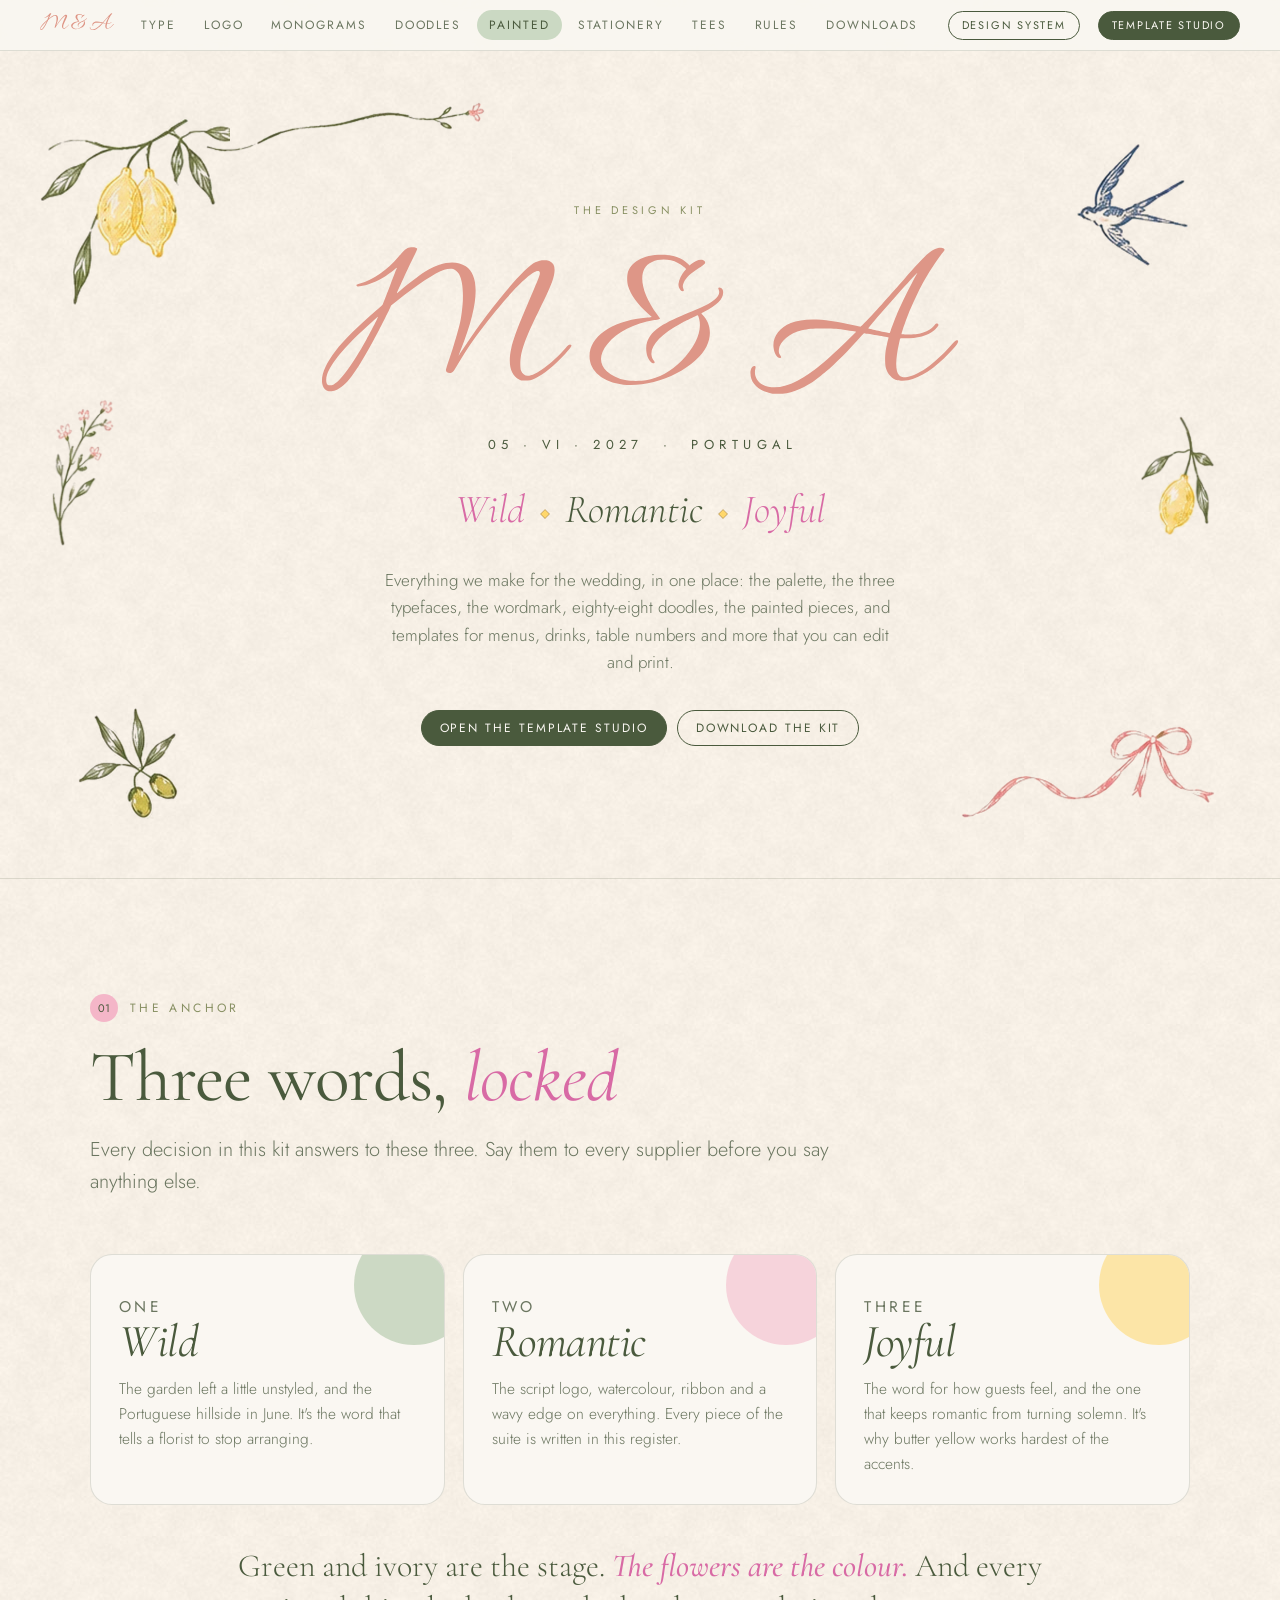
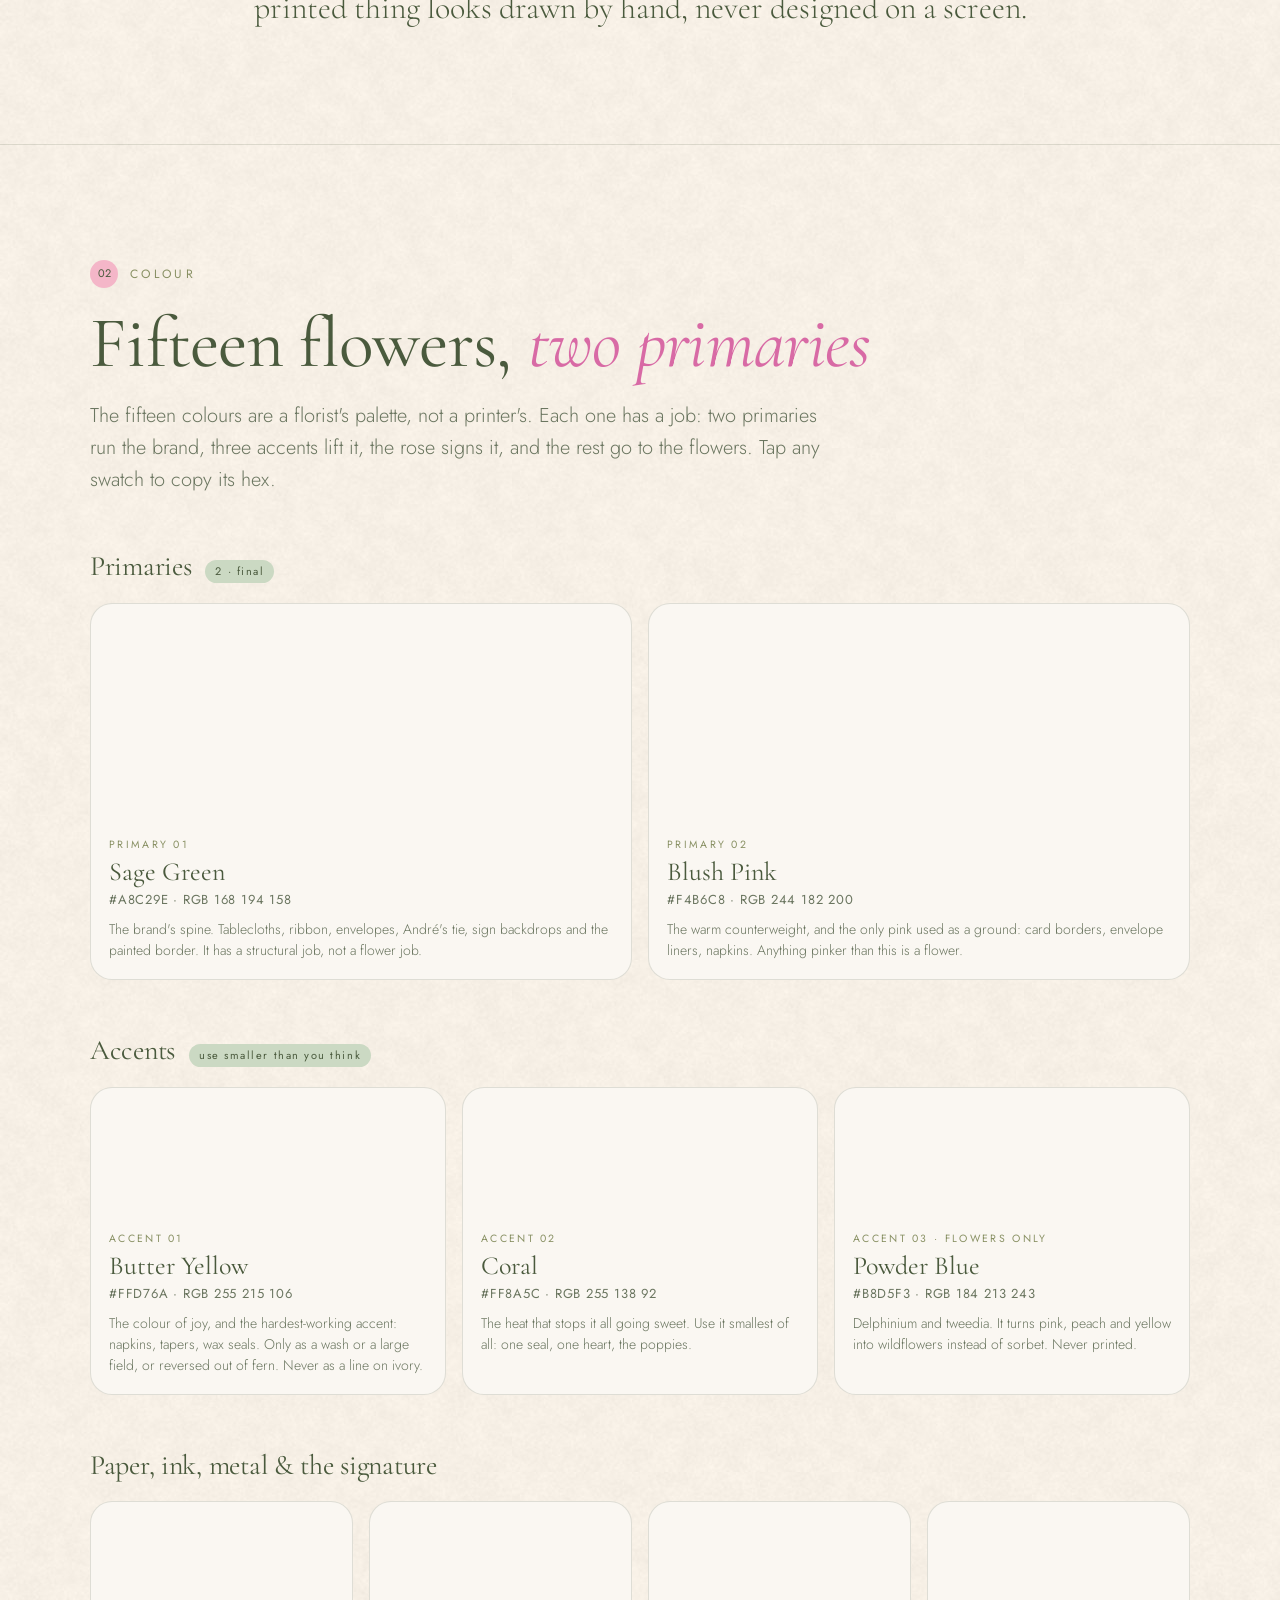
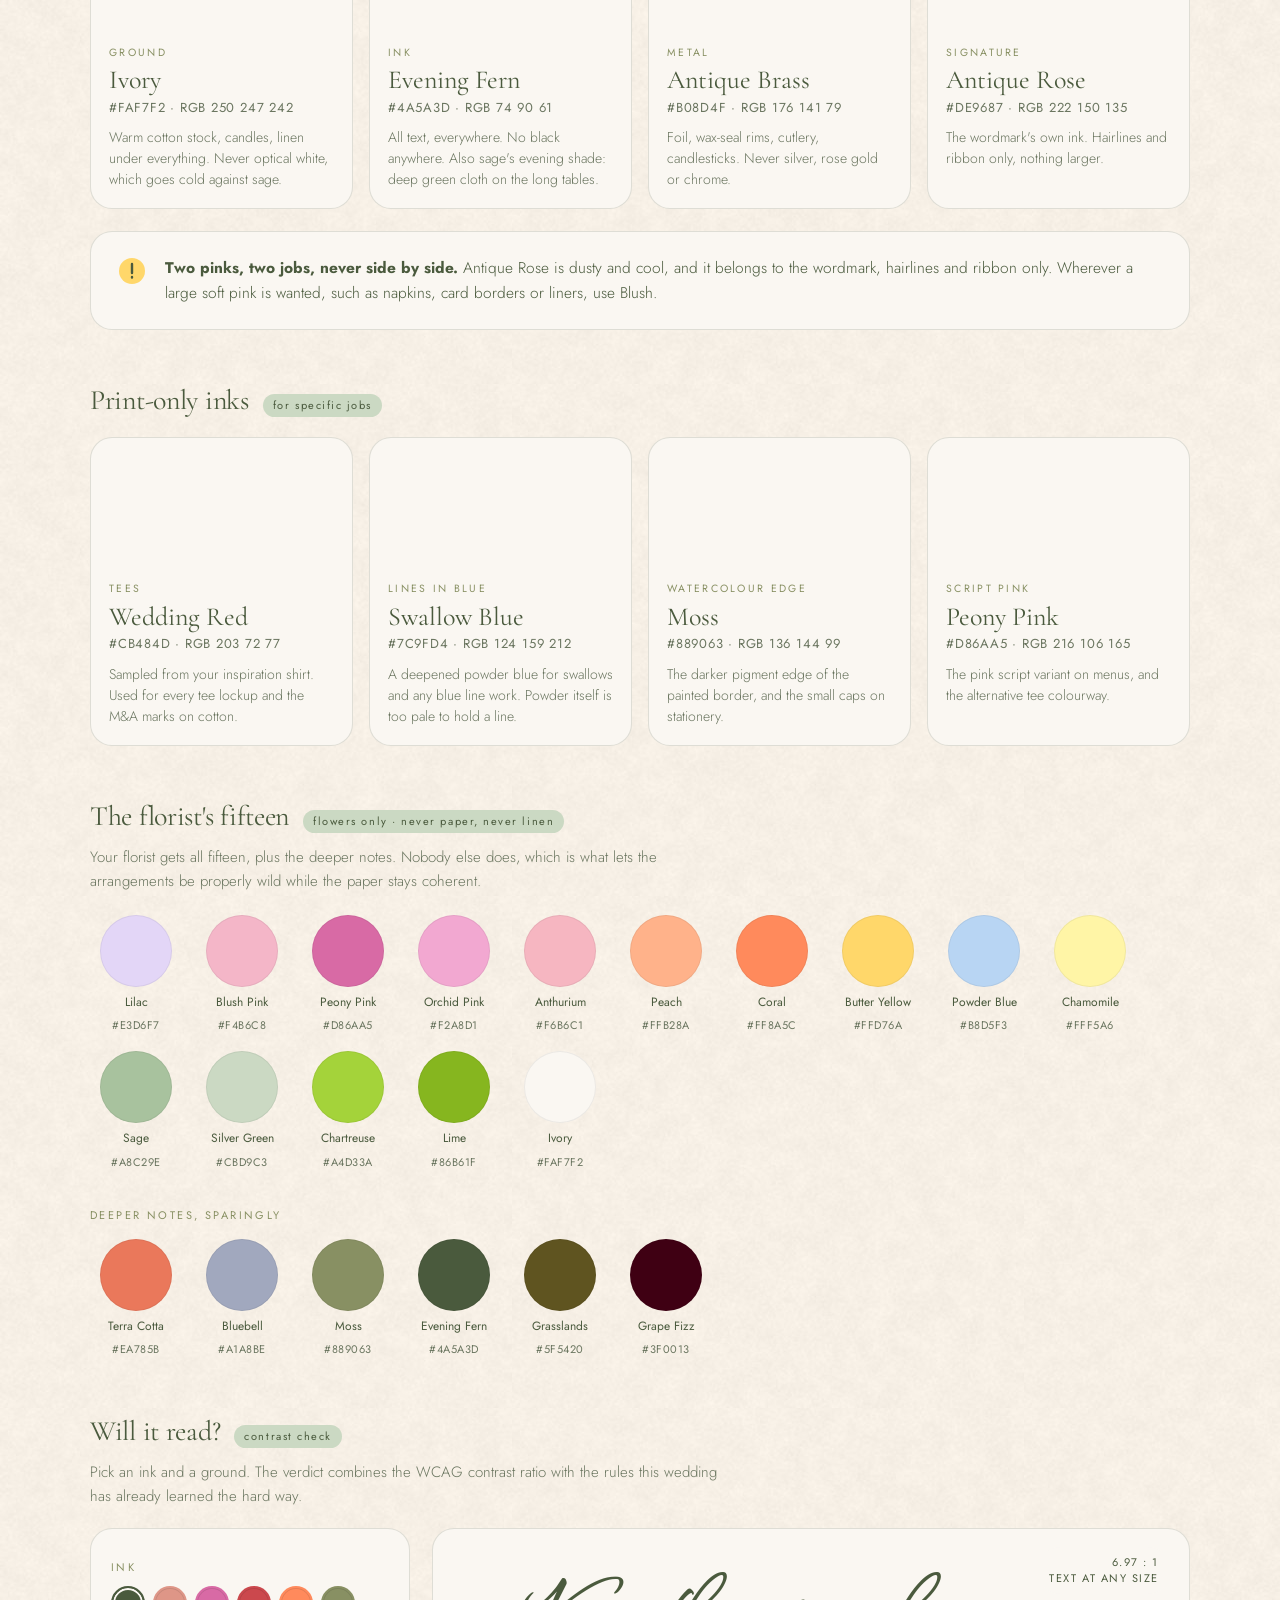
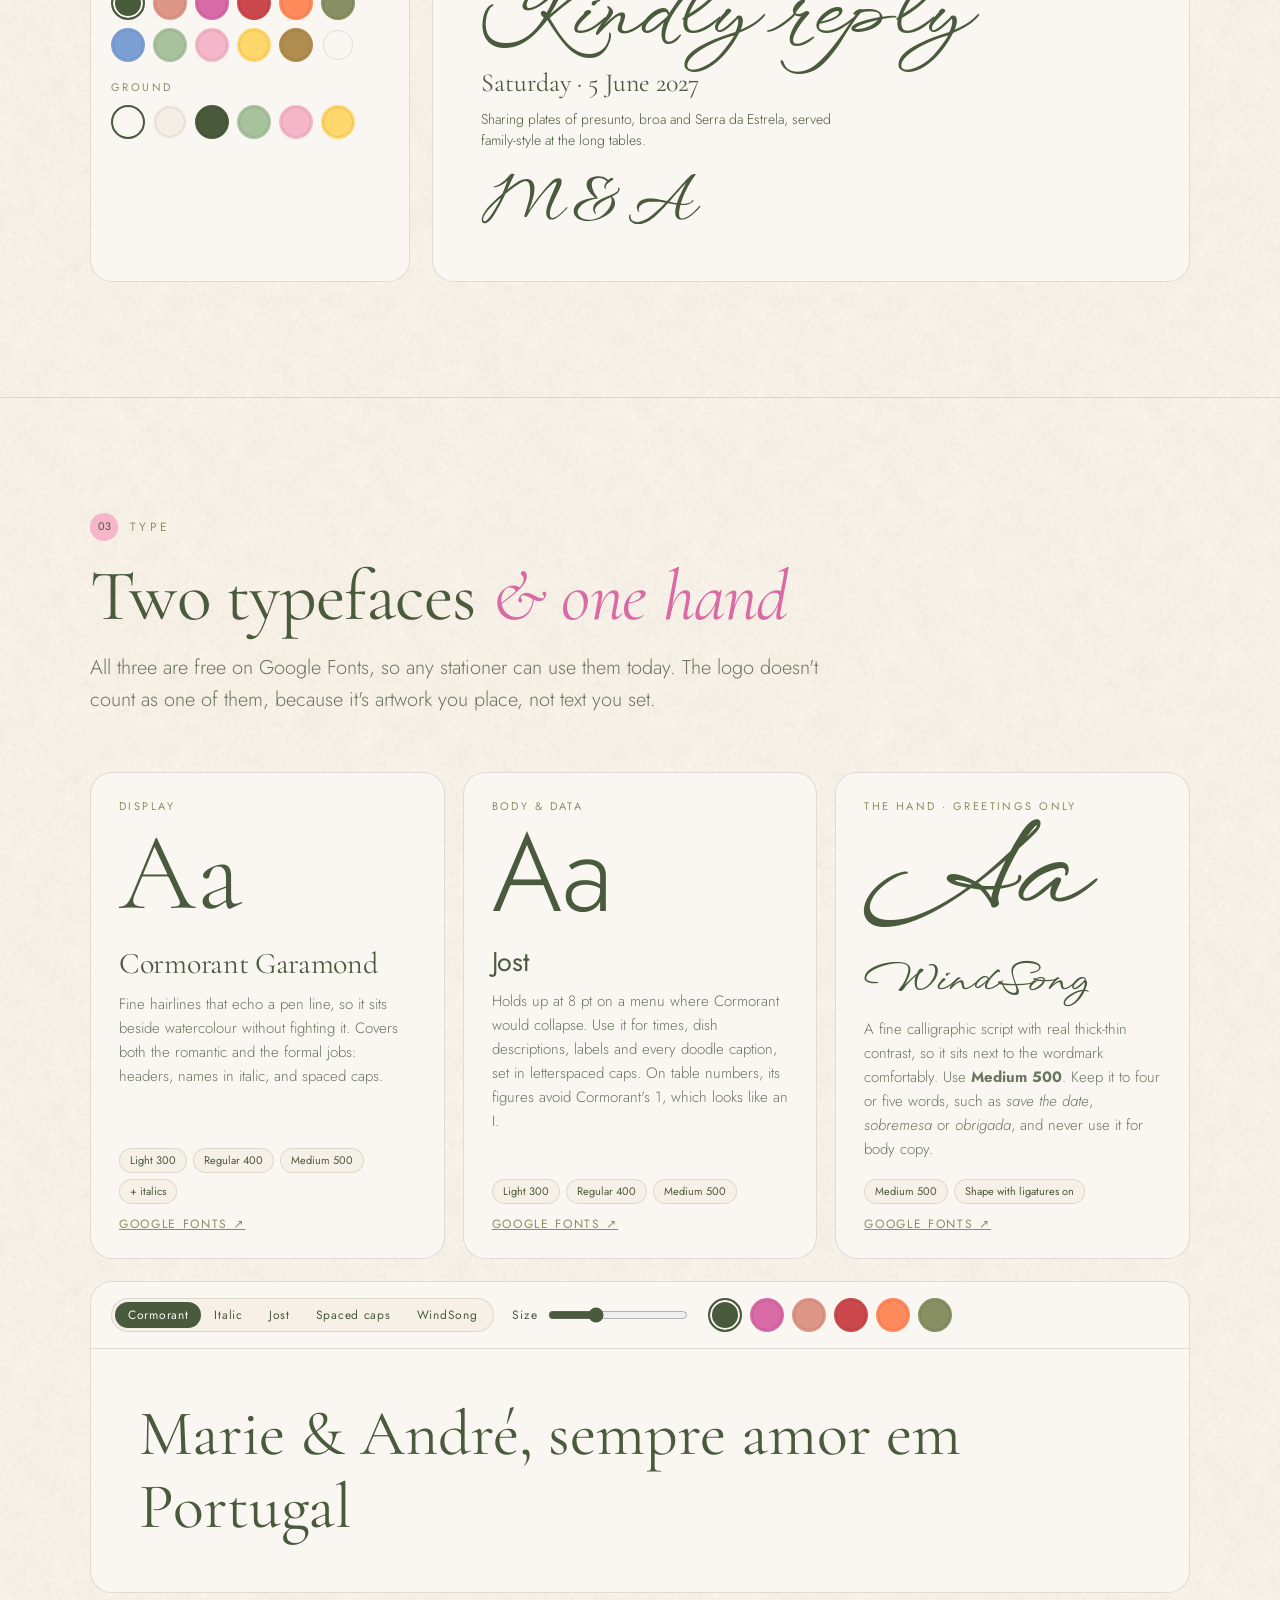
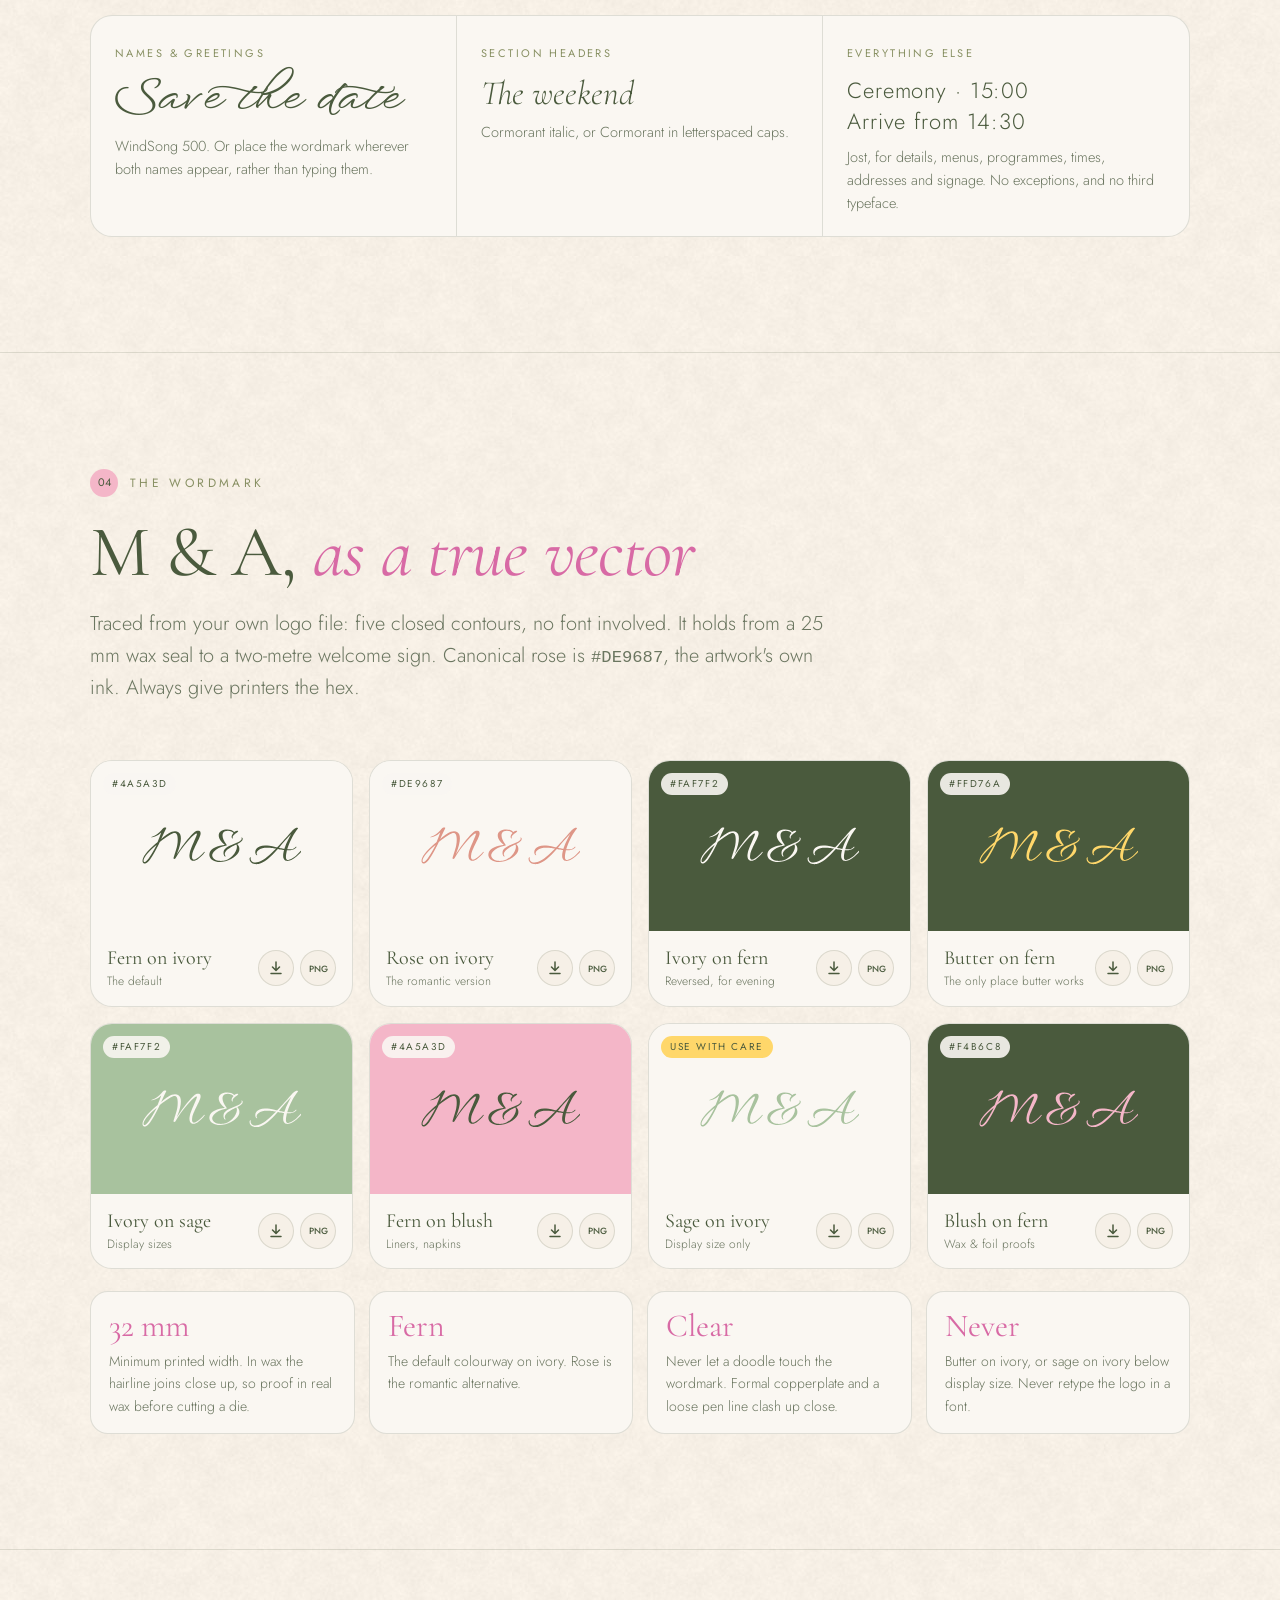
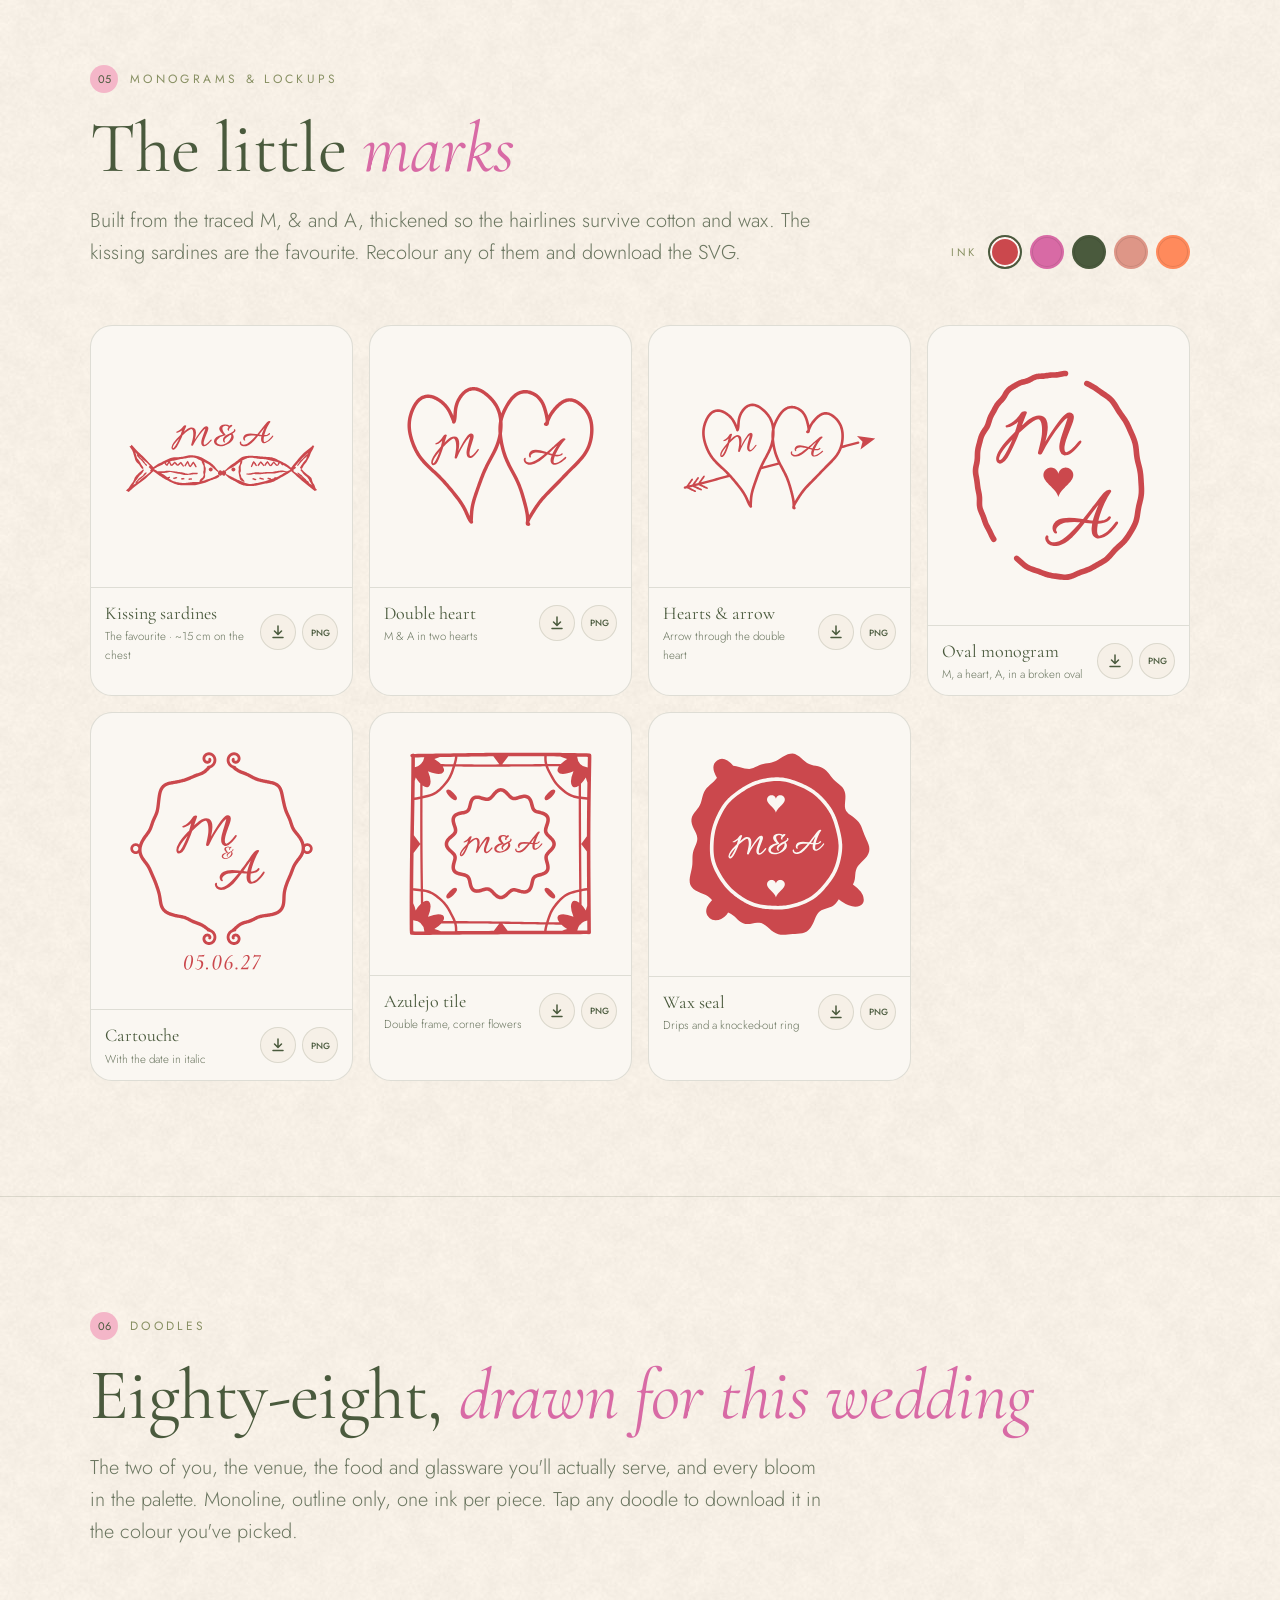
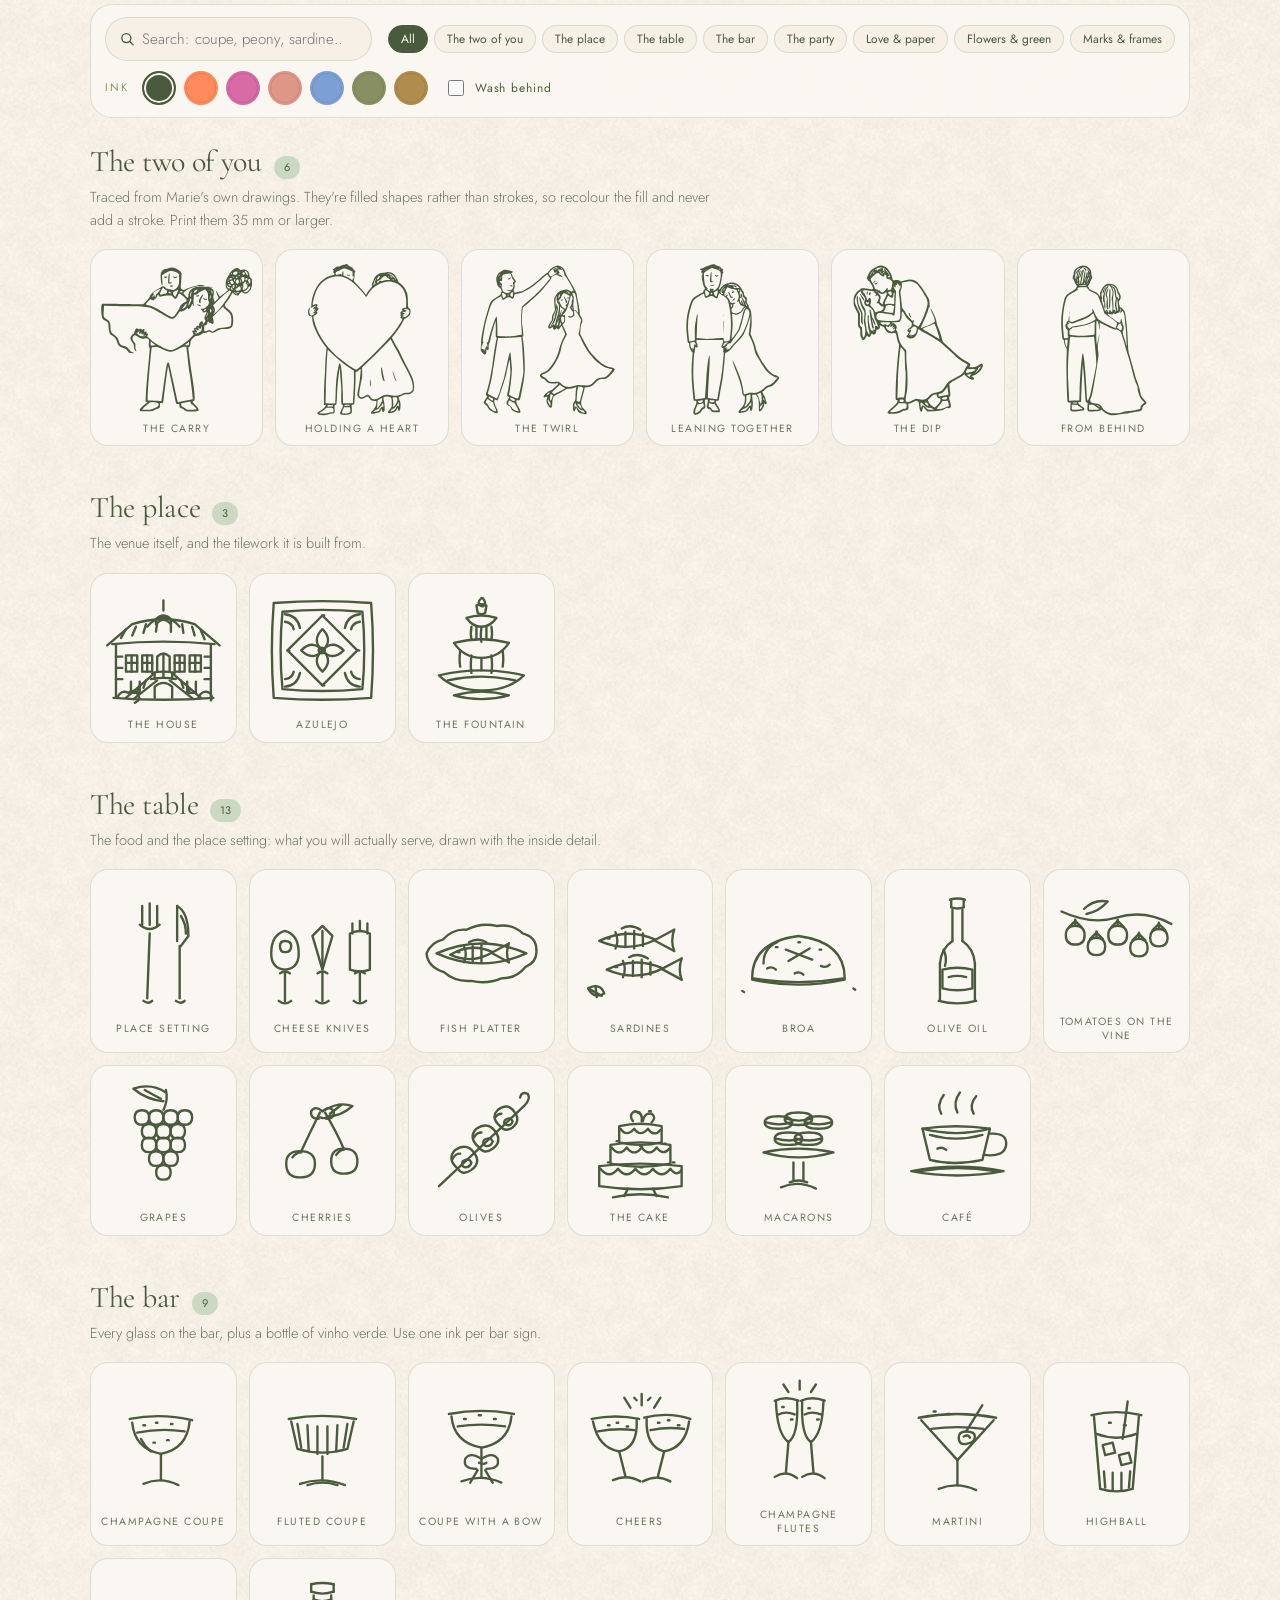
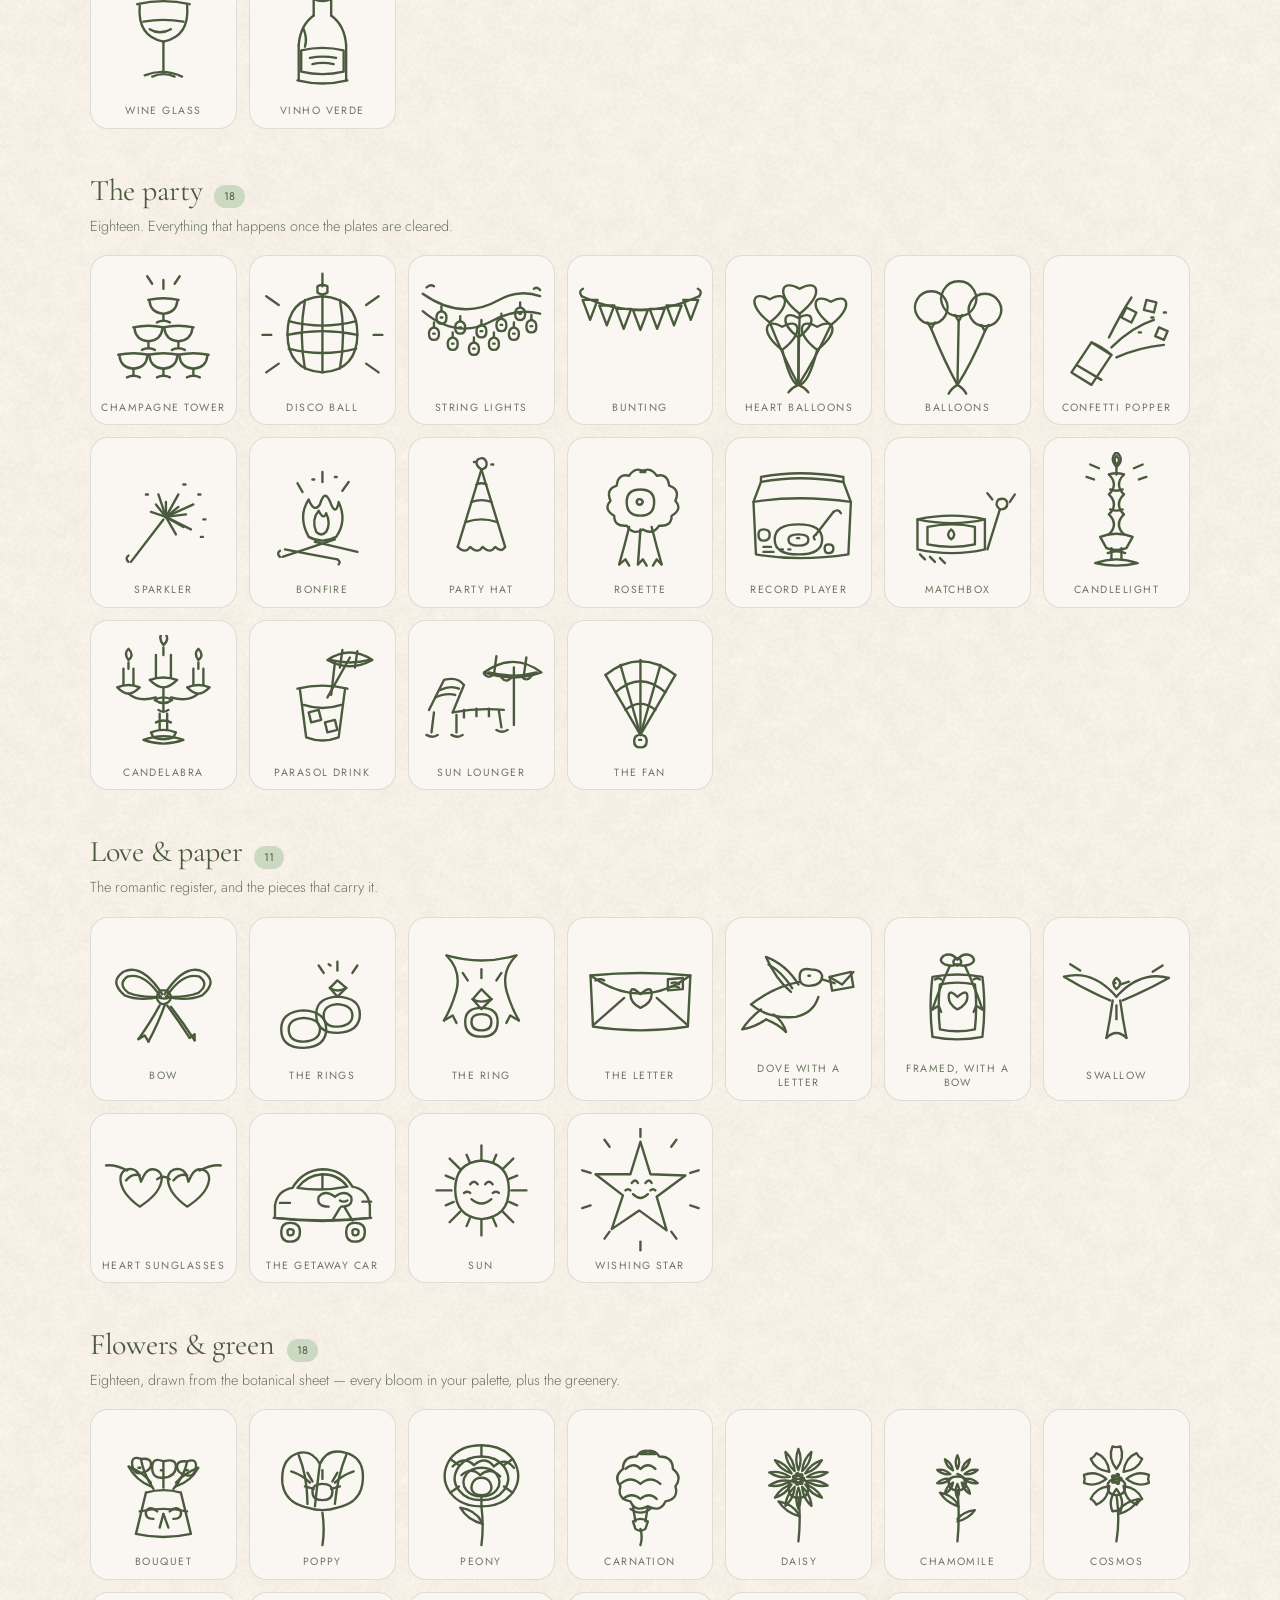
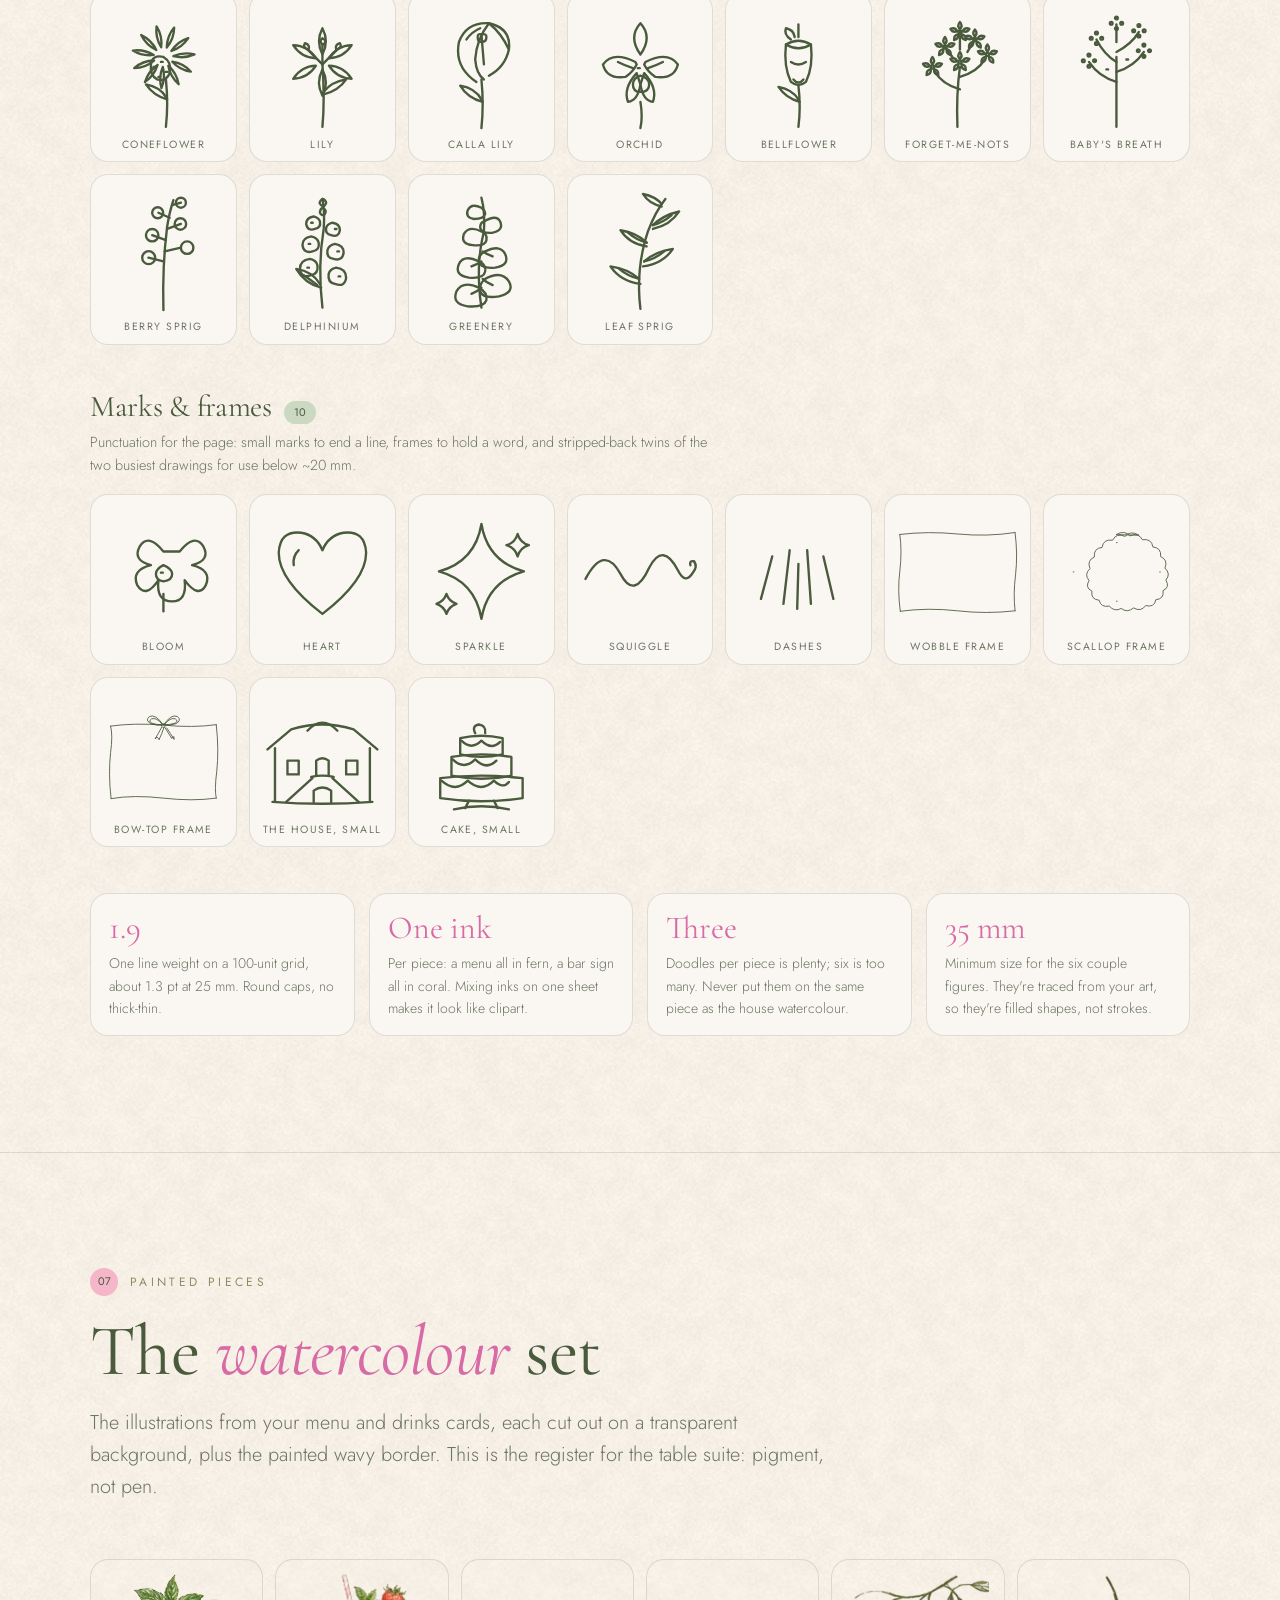
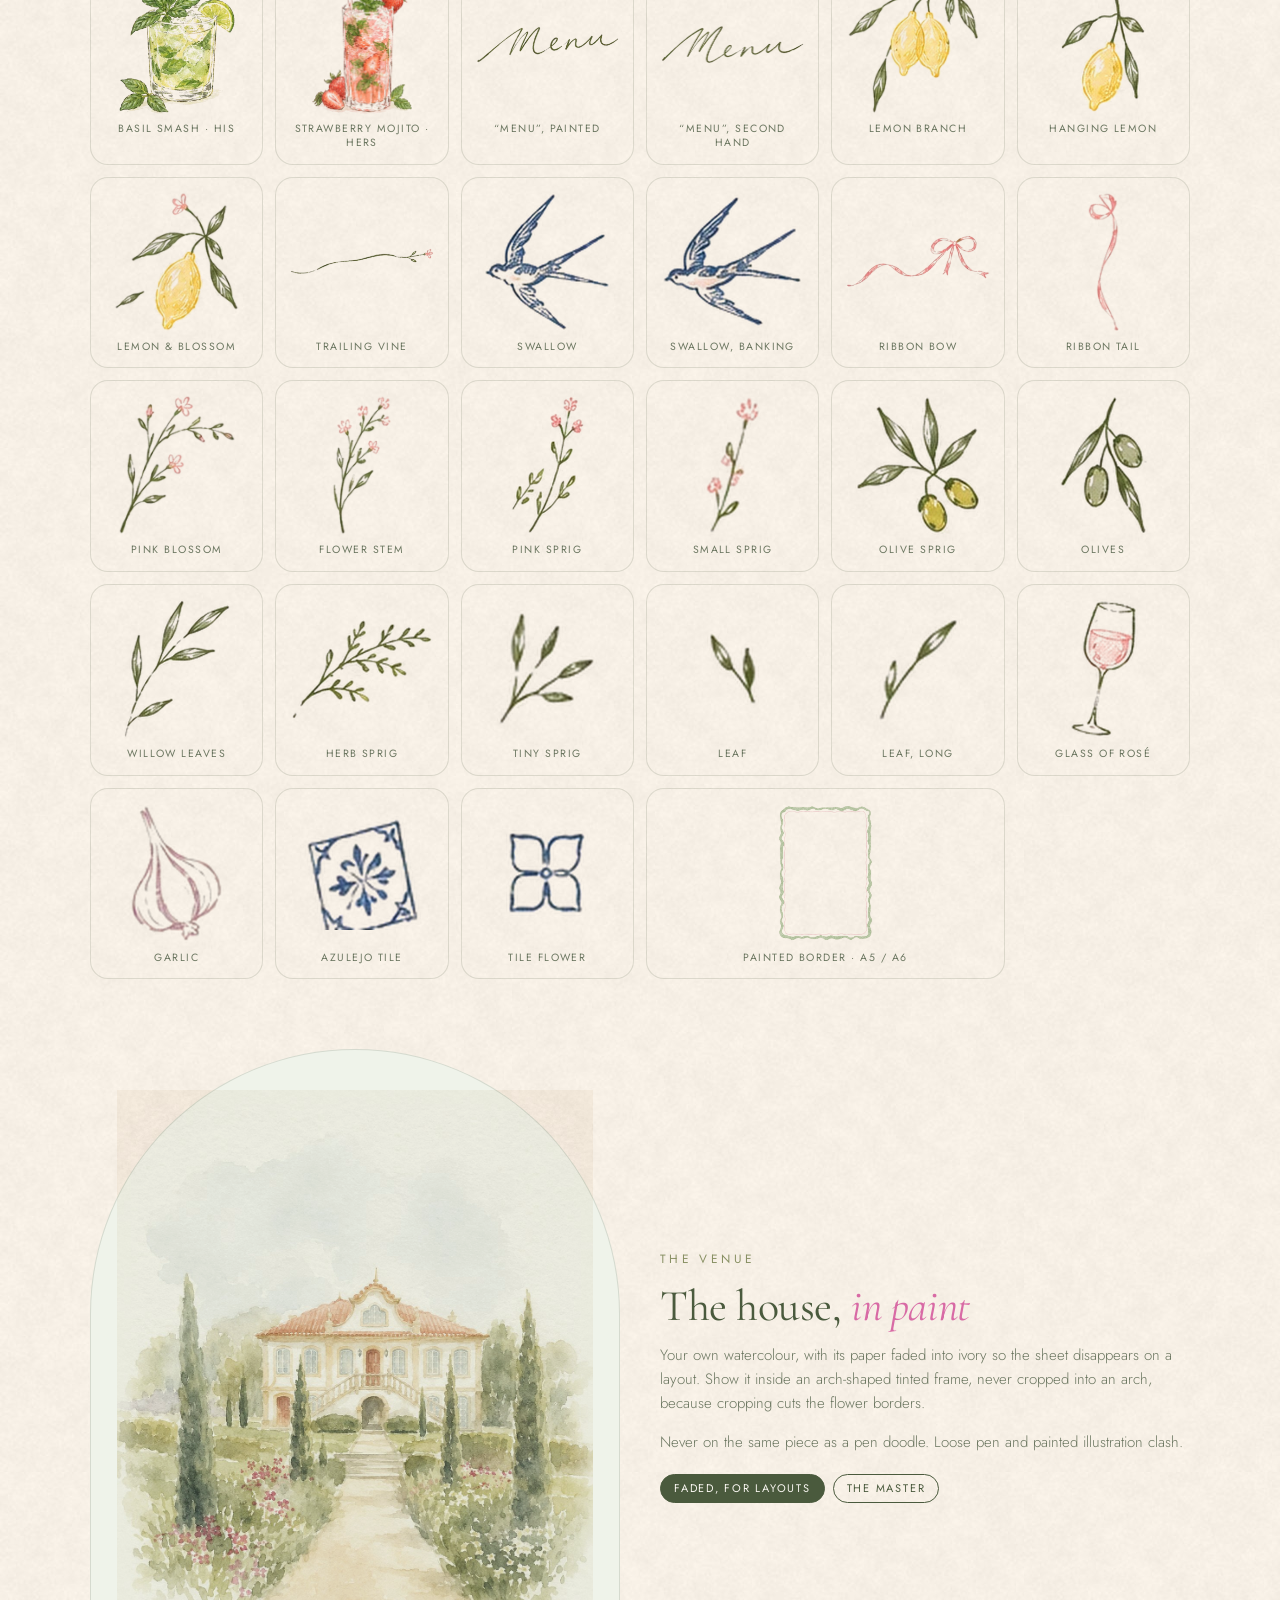
==== commit 80af7e6c: "Take the venue out everywhere; restore the brand kit page - Remove the venue name, town and address " ====
--- a/kit.html
+++ b/kit.html
@@ -4,13 +4,13 @@
 <meta charset="utf-8">
 <meta name="viewport" content="width=device-width,initial-scale=1">
 <title>Brand Kit · Marie’s Dream Wedding</title>
-<meta name="description" content="The design kit for Marie &amp; André's wedding, 5 June 2027, Casa Vila Verde. Colour, type, logos, doodles, painted illustrations and editable stationery templates.">
+<meta name="description" content="The design kit for Marie &amp; André's wedding, 5 June 2027. Colour, type, logos, doodles, painted illustrations and editable stationery templates.">
 <meta name="theme-color" content="#FAF7F2">
 <link rel="icon" href="assets/favicon.svg" type="image/svg+xml">
 <link rel="preconnect" href="https://fonts.googleapis.com">
 <link rel="preconnect" href="https://fonts.gstatic.com" crossorigin>
 <link rel="stylesheet" href="https://fonts.googleapis.com/css2?family=Cormorant+Garamond:ital,wght@0,300;0,400;0,500;0,600;0,700;1,300;1,400;1,500;1,600&family=Jost:wght@300;400;500&family=WindSong:wght@400;500&display=swap">
-<link rel="stylesheet" href="assets/kit.css">
+<link rel="stylesheet" href="assets/kit.css?v=20261002d">
 </head>
 <body>
 
@@ -36,7 +36,7 @@
   <div class="wrap">
     <p class="caps" style="margin:0 0 28px;letter-spacing:.34em">The design kit</p>
     <div class="wm" data-logo role="img" aria-label="M &amp; A"></div>
-    <p class="date">05 · VI · 2027 &nbsp;·&nbsp; Casa Vila Verde</p>
+    <p class="date">05 · VI · 2027 &nbsp;·&nbsp; Portugal</p>
     <p class="anchor"><span>Wild</span><i>◆</i>Romantic<i>◆</i><span>Joyful</span></p>
     <p class="intro">Everything we make for the wedding, in one place: the palette, the three typefaces, the wordmark, eighty-eight doodles, the painted pieces, and templates for menus, drinks, table numbers and more that you can edit and print.</p>
     <div class="cta"><a class="pill" href="studio.html">Open the template studio</a><a class="pill ghost" href="#downloads">Download the kit</a></div>
@@ -80,7 +80,7 @@
   <p class="note" style="margin:-8px 0 0">Pick an ink and a ground. The verdict combines the WCAG contrast ratio with the rules this wedding has already learned the hard way.</p>
   <div class="ct">
     <div class="pick"><p class="caps">Ink</p><div class="row" id="ctInk"></div><p class="caps">Ground</p><div class="row" id="ctGround"></div></div>
-    <div class="out" id="ctOut"><span class="verdict" id="ctVerdict"></span><div class="s1">Kindly reply</div><div class="s2">Casa Vila Verde · Lousada</div><div class="s3">Sharing plates of presunto, broa and Serra da Estrela, served family-style at the long tables.</div><div class="wmk" data-logo></div></div>
+    <div class="out" id="ctOut"><span class="verdict" id="ctVerdict"></span><div class="s1">Kindly reply</div><div class="s2">Saturday · 5 June 2027</div><div class="s3">Sharing plates of presunto, broa and Serra da Estrela, served family-style at the long tables.</div><div class="wmk" data-logo></div></div>
   </div>
 </div></section>
 
@@ -114,7 +114,7 @@
   <div class="hier reveal">
     <div><span class="caps">Names &amp; greetings</span><div class="ex hand" style="font-size:46px">Save the date</div><p>WindSong 500. Or place the wordmark wherever both names appear, rather than typing them.</p></div>
     <div><span class="caps">Section headers</span><div class="ex" style="font-family:var(--serif);font-style:italic">The weekend</div><p>Cormorant italic, or Cormorant in letterspaced caps.</p></div>
-    <div><span class="caps">Everything else</span><div class="ex" style="font:300 22px/1.4 var(--sans);letter-spacing:.04em">Ceremony · 13.30<br>Casa Vila Verde, Lousada</div><p>Jost, for details, menus, programmes, times, addresses and signage. No exceptions, and no third typeface.</p></div>
+    <div><span class="caps">Everything else</span><div class="ex" style="font:300 22px/1.4 var(--sans);letter-spacing:.04em">Ceremony · 15:00<br>Arrive from 14:30</div><p>Jost, for details, menus, programmes, times, addresses and signage. No exceptions, and no third typeface.</p></div>
   </div>
 </div></section>
 
@@ -164,8 +164,8 @@
     <p class="lede">The illustrations from your menu and drinks cards, each cut out on a transparent background, plus the painted wavy border. This is the register for the table suite: pigment, not pen.</p></div></div>
   <div class="paint" id="paint"></div>
   <div class="venue" style="margin-top:70px">
-    <div class="arch reveal"><img src="assets/venue-faded.jpg" alt="Watercolour of Casa Vila Verde at the head of its cypress avenue"></div>
-    <div class="reveal"><p class="eyebrow">The venue</p><h3 style="font-size:44px">Casa Vila Verde, <em>in paint</em></h3>
+    <div class="arch reveal"><img src="assets/venue-faded.jpg" alt="Watercolour of the house at the head of its cypress avenue"></div>
+    <div class="reveal"><p class="eyebrow">The venue</p><h3 style="font-size:44px">The house, <em>in paint</em></h3>
       <p class="note" style="margin-top:14px">Your own watercolour, with its paper faded into ivory so the sheet disappears on a layout. Show it inside an arch-shaped tinted frame, never cropped into an arch, because cropping cuts the flower borders.</p>
       <p class="note">Never on the same piece as a pen doodle. Loose pen and painted illustration clash.</p>
       <div class="cta" style="display:flex;gap:8px;margin-top:20px;flex-wrap:wrap"><a class="pill small" href="assets/venue-faded.jpg" download>Faded, for layouts</a><a class="pill small ghost" href="assets/venue-watercolour.jpg" download>The master</a></div></div>
@@ -240,8 +240,8 @@
     <p class="lede">Everything is vector where it can be, and every file is named to match its caption on this page.</p></div></div>
   <div class="dl">
     <a href="downloads/marie-andre-design-kit.zip" download><b>The whole kit</b><span>Logos, doodles, painted pieces, the border, monograms, tee files and the paper texture.</span><em data-size="marie-andre-design-kit.zip">ZIP · 4.6 MB</em></a>
-    <a href="downloads/logos.zip" download><b>Wordmark</b><span>Six SVG colourways.</span><em data-size="logos.zip">ZIP · 0.0 MB</em></a>
-    <a href="downloads/doodles.zip" download><b>Doodles</b><span>88 SVGs in Evening Fern, recolourable from one value.</span><em data-size="doodles.zip">ZIP · 0.1 MB</em></a>
+    <a href="downloads/logos.zip" download><b>Wordmark</b><span>Six SVG colourways.</span><em data-size="logos.zip">ZIP · 23 KB</em></a>
+    <a href="downloads/doodles.zip" download><b>Doodles</b><span>88 SVGs in Evening Fern, recolourable from one value.</span><em data-size="doodles.zip">ZIP · 97 KB</em></a>
     <a href="downloads/painted.zip" download><b>Painted pieces</b><span>Transparent PNGs, plus the A5/A6 painted border.</span><em data-size="painted.zip">ZIP · 1.7 MB</em></a>
     <a href="downloads/monograms-and-tees.zip" download><b>Monograms &amp; tees</b><span>Outlined SVG plus 1200 px PNG, in Wedding Red.</span><em data-size="monograms-and-tees.zip">ZIP · 2.2 MB</em></a>
     <a href="downloads/table-paintings.zip" download><b>Table paintings</b><span>The twenty oil paintings for table numbers, at web resolution.</span><em data-size="table-paintings.zip">ZIP · 6.6 MB</em></a>
@@ -249,12 +249,12 @@
   </div>
 </div></section>
 
-<footer><div class="wm" data-logo></div><p>Marie &amp; André · 5 June 2027<br>Casa Vila Verde · Lousada · Portugal</p></footer>
+<footer><div class="wm" data-logo></div><p>Marie &amp; André · 5 June 2027<br>Designed, printed &amp; made by hand</p></footer>
 
 <dialog id="modal"><button class="ico x" id="mClose" aria-label="Close"><svg viewBox="0 0 16 16" stroke="currentColor" stroke-width="1.6" stroke-linecap="round"><path d="M4 4l8 8M12 4l-8 8"/></svg></button><div class="mbody" id="mBody"></div></dialog>
 <div class="toast" id="toast"></div>
 
-<script src="data/kit-data.js"></script>
-<script src="assets/kit.js"></script>
+<script src="data/kit-data.js?v=20261002d"></script>
+<script src="assets/kit.js?v=20261002d"></script>
 </body>
 </html>
